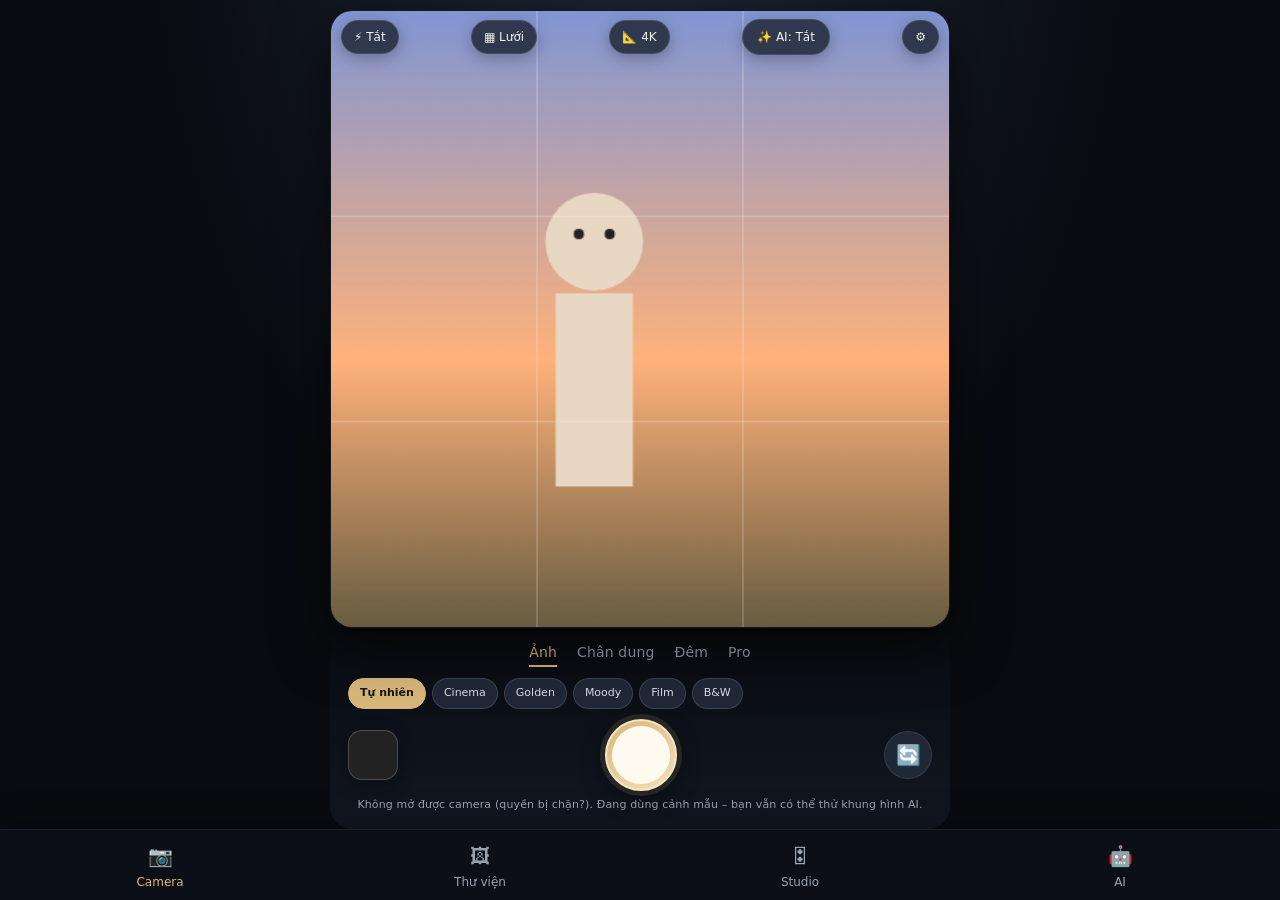
==== index-single.html @ 358d9f0f "Rename index.html to index-single.html" ====
<!DOCTYPE html>
<html lang="vi"><head><meta charset="utf-8">
<meta name="viewport" content="width=device-width, initial-scale=1, maximum-scale=1, user-scalable=no, viewport-fit=cover">
<title>AI Photo Studio</title>
<link rel="stylesheet" href="style.css">
</head><body>

<!-- ===== CAMERA ===== -->
<section class="tab on" id="t-cam">
<div class="vf" id="vf">
 <canvas class="demo" id="demo" width="480" height="640"></canvas>
 <video id="vid" playsinline muted style="display:none"></video>
 <canvas id="ov"></canvas><div class="focus-ring" id="focusRing" aria-hidden="true"></div>
 <div class="top"><button class="pill" id="bFlash">⚡ Tắt</button><button class="pill" id="bGrid">▦ Lưới</button><button class="pill" id="bRes">📐 4K</button><button class="pill" id="bAI">✨ AI: Tắt</button><button class="pill" id="bSettings" aria-label="Cài đặt">⚙</button></div>
 <div class="sug" id="sug" style="display:none"></div><div class="sugbtn" id="sugBtn" style="display:none"></div>
 <div class="scene" id="scene"><span id="sceneTxt">Đang nhận diện cảnh…</span><button id="sceneGo" style="display:none"></button><button id="sceneAsk" title="Nhận diện chi tiết bằng Gemini (gửi 1 khung hình)">🔍 Hỏi AI</button><button id="sceneNo" style="display:none">✕</button></div>
 <div class="lens" id="lens"></div>
</div>
<div class="pro" id="pro">
 <div class="pro-head"><span>ĐIỀU KHIỂN THỦ CÔNG</span><span id="proSupport" class="note">Thông số thiết bị</span></div>
 <div class="pro-values">
  <button class="pro-param on" data-pro="ev"><small>EV</small><b id="pvEV">0.0</b></button>
  <button class="pro-param" data-pro="iso"><small>ISO</small><b id="pvISO">100</b></button>
  <button class="pro-param" data-pro="shutter"><small>S / SHUTTER</small><b id="pvShutter">Auto</b></button>
  <button class="pro-param" data-pro="wb"><small>WB</small><b id="pvWB">5500K</b></button>
  <button class="pro-param" data-pro="focus"><small>FOCUS</small><b id="pvFocus">AF</b></button>
  <button class="pro-param" data-pro="ct"><small>CONTRAST</small><b id="pvCT">0</b></button>
 </div>
 <div class="pro-adjust" id="proAdjust"><div class="pro-adjust-title"><b id="proLabel">Bù phơi sáng (EV)</b><output id="proValue">0.0</output></div>
  <div class="sl"><input type="range" id="pEV" min="-3" max="3" step=".1" value="0"><output id="oEV">0.0</output></div>
  <div class="sl" hidden><input type="range" id="pISO" min="100" max="3200" step="100" value="100"><output id="oISO">100</output></div>
  <div class="sl" hidden><input type="range" id="pWB" min="2500" max="8000" step="100" value="5500"><output id="oWB">5500</output></div>
  <div class="sl" hidden><input type="range" id="pCT" min="-50" max="50" value="0"><output id="oCT">0</output></div>
  <div class="pro-hint" id="proHint">Chạm thông số phía trên để chọn thông số cần điều chỉnh.</div>
 </div>
 <canvas id="hist" width="300" height="42"></canvas>
</div>
<div class="ctrl">
 <div class="modes" id="modes"><b data-m="photo" class="on">Ảnh</b><b data-m="portrait">Chân dung</b><b data-m="night">Đêm</b><b data-m="pro">Pro</b></div>
 <div class="look-row" id="lookRow" aria-label="Hiệu ứng chụp">
  <button class="look-chip on" data-look="natural">Tự nhiên</button><button class="look-chip" data-look="cinema">Cinema</button><button class="look-chip" data-look="warm">Golden</button><button class="look-chip" data-look="moody">Moody</button><button class="look-chip" data-look="vintage">Film</button><button class="look-chip" data-look="mono">B&W</button>
 </div>
 <div class="shutrow"><div class="thumb" id="thumb"></div><button class="shut" id="shut"><i></i></button><button class="flip" id="flip">🔄</button></div>
 <div class="note" id="camNote" style="text-align:center;margin-top:6px"></div>
</div>
</section>

<!-- ===== THƯ VIỆN ===== -->
<section class="tab" id="t-gal">
<div class="gh"><h2>Thư viện</h2><button class="gb" id="bSelect">Chọn</button><button class="gb" id="bGenNew">✨ Tạo ảnh</button><button class="gb" id="bImp">⬆ Nhập</button><button class="gb" id="bExp">⬇ Xuất</button><input type="file" id="fImp" accept="image/*" multiple hidden></div>
<div class="gal-tools"><div class="gal-filters" id="galFilters"><button class="chip on" data-filter="all">Tất cả</button><button class="chip" data-filter="fav">♥ Yêu thích</button><button class="chip" data-filter="ai">✦ Ảnh AI</button></div><div class="gal-selection" id="galSelection" hidden><span id="selCount">0 đã chọn</span><button class="btn" id="selFav">♥ Yêu thích</button><button class="btn" id="selDelete">Xóa</button><button class="btn" id="selCancel">Hủy</button></div></div>
<div class="gsearch"><input type="search" id="gQ" placeholder="Tìm theo thẻ, cảnh, mô tả…"></div><div class="chips" id="gTags" style="display:none"></div>
<div id="galBody"></div>
</section>
<div class="viewer" id="imgViewer" aria-hidden="true">
 <button class="vclose" id="vClose" aria-label="Đóng">×</button>
 <img id="vImg" alt="Ảnh xem trước">
 <div class="vbar"><button class="btn" id="vPrev" aria-label="Ảnh trước">‹</button><span class="note" id="vInfo">Xem ảnh</span><button class="btn" id="vFav">♡</button><button class="btn" id="vNext" aria-label="Ảnh tiếp">›</button><button class="btn p" id="vEdit">✎ Chỉnh sửa</button></div>
</div>

<!-- ===== STUDIO ===== -->
<section class="tab" id="t-stu">
<div class="st">
 <div class="cv" id="cvbox"><div class="empty" id="stEmpty">Chọn ảnh từ Thư viện để bắt đầu hậu kỳ.<br>Ảnh gốc luôn được bảo toàn.</div>
 <div class="stk" id="stk" style="display:none"><canvas id="cvA"></canvas><canvas id="cvO" style="display:none"></canvas><span class="tag" id="tagA" style="right:8px">Sau</span><span class="tag" id="tagB" style="left:8px;display:none">Trước</span></div></div>
 <div class="pnl" id="pnl">
  <div class="rw"><button class="btn p" id="sAuto">✨ Tự chỉnh AI</button><button class="btn" id="sCmp">◐ So sánh</button><button class="btn" id="sRst">↺ Gốc</button><button class="btn" id="sUndo" title="Hoàn tác" disabled>↶</button><button class="btn" id="sRedo" title="Làm lại" disabled>↷</button></div>
  <input type="range" id="cmpR" min="0" max="100" value="50" style="display:none">
  <h4>Phong cách AI</h4>
  <div class="chips" id="presets"></div>
  <div class="sl"><span>Cường độ</span><input type="range" id="pK" min="0" max="100" value="70"><output id="oK">70</output></div>
  <h4>Ánh sáng</h4><div id="slL"></div><h4>Màu sắc</h4><div id="slC"></div><h4>Chi tiết</h4><div id="slD"></div>
  <h4>Bố cục</h4>
  <div class="rw"><button class="btn" id="cAI">✂ Cắt khung AI</button><button class="btn" id="cRst">⛶ Bỏ cắt</button></div>
  <h4>Trợ lý AI (Gemini)</h4>
  <textarea id="gPr" rows="2" placeholder="VD: làm ấm ánh hoàng hôn, xoá người ở nền…"></textarea>
  <div class="rw"><button class="btn" id="gAdj">AI gợi ý thông số</button><button class="btn" id="gAna">🔍 Phân tích ảnh</button></div>
  <div class="aiOut" id="aiOut" style="display:none"></div>
  <h4>Sáng tạo &amp; thay đổi nội dung</h4>
  <div class="chips" id="kinds"></div><div class="note" id="kHint"></div>
  <div class="rw"><button class="btn p" id="gGen">✦ Tạo ảnh AI</button><button class="btn" id="gCancel" style="display:none">Dừng</button></div>
  <div class="note" id="gMsg">Tính năng Gemini gửi ảnh (đã thu nhỏ) tới Google. Đồng ý gửi ảnh ở tab AI để dùng tính năng Gemini.</div>
  <div class="rw" style="margin-top:14px"><button class="btn p" id="sSave">💾 Lưu bản chỉnh</button><button class="btn" id="sDl">⬇ Tải JPG</button></div>
 </div>
</div></section>

<!-- ===== TRUNG TÂM AI ===== -->
<section class="tab" id="t-ai"><div class="aipage">
 <h2>Trung tâm AI</h2>
 <div class="card"><h3>Kết nối AI Camera Pro</h3>
  <div class="note">Gemini được kết nối qua máy chủ bảo mật. Bạn không cần nhập API key hay đăng nhập tài khoản.</div>
  <label class="chk"><input type="checkbox" id="gOk"> Tôi đồng ý gửi ảnh (đã thu nhỏ) và mô tả tới Google Gemini khi tự bấm một tính năng AI đám mây</label>
  <div id="cf-turnstile" style="margin:12px 0"></div>
  <div class="two"><input type="text" id="mTxt" placeholder="Model phân tích"><input type="text" id="mImg" placeholder="Model tạo ảnh"></div>
  <div class="rw"><button class="btn" id="gTest">Kiểm tra kết nối</button></div>
  <div class="note" id="gStat">Chưa cấu hình máy chủ. Hãy hoàn tất các bước trong hướng dẫn đi kèm.</div>
 </div>
 <div class="card"><h3>Chạy ngay trên máy (không gửi ảnh)</h3><ul id="aiCaps"></ul></div>
 <div class="card"><h3>Tự động hoá (gửi ảnh tới Gemini)</h3>
  <label class="chk"><input type="checkbox" id="tAuto"> Tự phân tích và gắn thẻ ảnh vừa chụp</label>
  <div class="rw"><button class="btn" id="bBatch">Gắn thẻ ảnh chưa phân tích</button><button class="btn" id="bBatchX" style="display:none">Dừng</button></div>
  <div class="note" id="batchSt"></div></div>
 <div class="card"><h3>Tạo ảnh từ mô tả</h3>
  <textarea id="tiPr" rows="3" placeholder="VD: một chú mèo cam ngồi bên cửa sổ, ánh nắng sớm"></textarea>
  <select id="tiAr"><option>1:1</option><option>4:3</option><option>3:4</option><option>16:9</option><option>9:16</option></select>
  <div class="rw"><button class="btn p" id="tiGo">✦ Tạo ảnh</button><button class="btn" id="tiX" style="display:none">Dừng</button></div>
  <div class="note" id="tiSt">Ảnh AI thường có kích thước khoảng 1K và được gắn nhãn ✦ AI trong Thư viện.</div></div>
 <div class="card"><h3>Nhật ký AI</h3><div class="note" id="aiLog">Chưa có hoạt động.</div></div>
</div></section>
<div class="viewer" id="aiRes" aria-hidden="true">
 <button class="vclose" id="rClose" aria-label="Đóng">×</button>
 <img id="rImg" alt="Kết quả AI"><div class="note" id="rNote" style="max-width:560px;margin-top:8px;text-align:center"></div>
 <div class="vbar"><button class="btn" id="rCmp">◐ Xem ảnh gốc</button><span style="flex:1"></span><button class="btn" id="rOpen">Mở Studio</button><button class="btn p" id="rSave">💾 Lưu vào Thư viện</button></div>
</div>

<div class="settings-overlay" id="camSettings" aria-hidden="true">
 <div class="settings-panel">
  <div class="settings-head"><b>Cài đặt Camera</b><button class="btn" id="settingsClose">Đóng</button></div>
  <h4>Chụp ảnh</h4>
  <label class="setting-row"><span>Hẹn giờ chụp</span><select id="captureTimer"><option value="0">Tắt</option><option value="3">3 giây</option><option value="5">5 giây</option><option value="10">10 giây</option></select></label>
  <label class="setting-row"><span>Chất lượng JPEG</span><select id="captureQuality"><option value="0.88">Tiết kiệm dung lượng</option><option value="0.95" selected>Cao</option><option value="0.99">Tối đa</option></select></label>
  <label class="setting-row"><span>Khung ảnh</span><select id="captureFrame"><option value="none">Không khung</option><option value="classic">Classic</option><option value="film">Film</option><option value="clean">Minimal</option></select></label>
  <label class="setting-row"><span>Ghi thông tin ảnh</span><input type="checkbox" id="captureStamp"></label>
  <h4>Định dạng &amp; điều khiển</h4>
  <div class="setting-row"><span>RAW / DNG</span><span class="setting-disabled">Chưa hỗ trợ trên Web</span></div>
  <div class="setting-note">RAW thật cần API Camera2/CameraX trong APK Android. Website hiện chỉ có thể lưu JPEG chất lượng cao; không giả lập RAW.</div>
  <div class="setting-row"><span>Giơ bàn tay để chụp</span><span class="setting-disabled">Cần AI nhận diện bàn tay</span></div>
  <div class="setting-row"><span>Nút âm lượng để chụp</span><span class="setting-disabled">Cần tích hợp native Android</span></div>
  <div class="setting-note">Hai tính năng này được để trong thiết kế cài đặt, nhưng chưa bật giả vì trình duyệt không có quyền ổn định để nhận diện cử chỉ bàn tay hoặc chiếm phím âm lượng.</div>
  <h4>Giao diện</h4>
  <label class="setting-row"><span>Giao diện</span><select id="uiTheme"><option value="dark">Tối</option><option value="light">Sáng</option></select></label>
  <div class="setting-note">Chọn khung ảnh và ghi thông tin sẽ được áp dụng lên file ảnh khi chụp; ảnh gốc cảm biến vẫn không phải RAW.</div>
 </div>
</div>

<nav><button class="on" data-t="cam"><i>📷</i>Camera</button><button data-t="gal"><i>🖼</i>Thư viện</button><button data-t="stu"><i>🎛</i>Studio</button><button data-t="ai"><i>🤖</i>AI</button></nav>

<!-- Thứ tự quan trọng: ai-engine.js (khai báo) trước, app.js (khởi động) sau -->
<script src="ai-engine.js"></script>
<script src="app.js"></script>
<script src="https://challenges.cloudflare.com/turnstile/v0/api.js?onload=onAiTurnstileLoad" async defer></script>
</body></html>
---- style.css ----
:root{color-scheme:dark;--bg:#090b10;--cd:#151923;--ln:#29303d;--tx:#f4f2ed;--mu:#9ba3b2;--ac:#d8b77a;--gn:#8fc9aa;--glass:#111722;box-sizing:border-box;padding-top:env(safe-area-inset-top,0px)}
*{box-sizing:border-box;-webkit-tap-highlight-color:transparent}
html,body{height:100%;margin:0}
body{background:radial-gradient(ellipse at 50% -20%,#202a3b 0%,var(--bg) 55%);color:var(--tx);font:14px/1.5 system-ui,-apple-system,"Segoe UI",Roboto,sans-serif;display:flex;flex-direction:column;letter-spacing:.01em}
.tab{display:none;flex:1;min-height:0;overflow:auto}.tab.on{display:flex;flex-direction:column}
nav{display:flex;border-top:1px solid #ffffff12;background:#0d1119ed;backdrop-filter:blur(18px);padding-bottom:env(safe-area-inset-bottom,0px);box-shadow:0 -10px 30px #0003}
nav button{flex:1;background:none;border:0;color:var(--mu);padding:10px 0;font:inherit;font-size:12px}
nav button.on{color:var(--ac)}nav i{display:block;font-style:normal;font-size:20px;margin-bottom:2px}nav button{padding:11px 0 9px}
button,select{font:inherit;color:var(--tx);cursor:pointer}
/* CAMERA */
.vf{position:relative;flex:1;min-height:300px;background:#05070b;overflow:hidden;max-width:620px;width:100%;margin:10px auto 0;border:1px solid #ffffff12;border-radius:22px;box-shadow:0 18px 55px #0008;touch-action:none;overscroll-behavior:contain;user-select:none;-webkit-user-select:none}
.vf video,.vf canvas.fx,.vf canvas.demo{transform-origin:0 0;position:absolute;inset:0;width:100%;height:100%;object-fit:cover;transition:transform .25s}
#ov{position:absolute;inset:0;width:100%;height:100%;pointer-events:none}
.focus-ring{position:absolute;width:54px;height:54px;border:1.5px solid #f2d69b;border-radius:50%;z-index:4;pointer-events:none;display:none;transform:translate(-50%,-50%);filter:drop-shadow(0 2px 5px #000);animation:focusPulse .75s ease-out}
.focus-ring:before,.focus-ring:after{content:"";position:absolute;background:#f2d69b}
.focus-ring:before{width:1px;height:12px;left:50%;top:-7px}.focus-ring:after{height:1px;width:12px;top:50%;left:-7px}
@keyframes focusPulse{0%{opacity:.4;scale:.78}35%{opacity:1;scale:1.08}100%{opacity:.9;scale:1}}
@media (pointer:fine){.focus-ring{border-radius:10px}}
.top{position:absolute;top:8px;left:10px;right:10px;display:flex;justify-content:space-between;align-items:center;z-index:3}
.pill{background:#111722bd;border:1px solid #ffffff1b;border-radius:20px;padding:7px 12px;font-size:12px;backdrop-filter:blur(14px);box-shadow:0 4px 16px #0004}
.sug{position:absolute;left:50%;top:52px;transform:translateX(-50%);background:#d8b77ae8;color:#17130b;font-weight:700;border-radius:20px;padding:7px 15px;font-size:12px;z-index:3;white-space:nowrap;transition:.2s;box-shadow:0 5px 20px #0005}
.sug.ok{background:#34d399cc}
.sugbtn{position:absolute;left:50%;top:84px;transform:translateX(-50%);display:flex;gap:8px;z-index:3}
.sugbtn button{border:0;border-radius:18px;padding:8px 18px;font-weight:700;font-size:13px;background:#34d399;color:#04210f}
.sugbtn button.no{background:#000a;color:#fff;font-weight:500;backdrop-filter:blur(8px)}
.lens{position:absolute;left:0;right:0;bottom:8px;display:flex;justify-content:center;gap:8px;z-index:3}
.lens button{width:38px;height:38px;border-radius:50%;background:#0009;border:1px solid #fff3;font-size:12px}
.lens button.on{color:var(--ac);border-color:var(--ac);transform:scale(1.12)}
.ctrl{max-width:620px;width:100%;margin:0 auto;background:linear-gradient(180deg,#090b10,#111722);padding:12px 18px 16px;border-radius:0 0 22px 22px}
.modes{display:flex;justify-content:center;gap:20px;color:var(--mu);margin-bottom:8px}
.modes b{font-weight:500;cursor:pointer;padding:2px 0}.modes b.on{color:var(--ac);border-bottom:2px solid var(--ac)}
.shutrow{display:flex;align-items:center;justify-content:space-between}
.thumb{width:50px;height:50px;border-radius:14px;background:#222 center/cover;border:1px solid #ffffff30;box-shadow:0 5px 18px #0005}
.shut{width:72px;height:72px;border-radius:50%;border:2px solid #f4e6c8;background:linear-gradient(145deg,#d8b77a,#f3e1b8);padding:5px;box-shadow:0 0 0 5px #d8b77a22,0 8px 25px #0007}.shut i{display:block;width:100%;height:100%;border-radius:50%;background:#fffaf0}.shut:active i{transform:scale(.88)}
.flip{width:48px;height:48px;border-radius:50%;background:#202735;border:1px solid #ffffff18;font-size:20px}
.pro{display:none;background:#000;border-top:1px solid var(--ln);padding:8px 14px;max-width:560px;margin:0 auto;width:100%}.pro.on{display:block}
.pro .sl{display:grid;grid-template-columns:62px 1fr 56px;gap:8px;align-items:center;font:11px ui-monospace,monospace;color:var(--mu);margin:3px 0}
.pro .sl output{color:var(--gn);text-align:right}
#hist{width:100%;height:42px;background:#0a0a0c;border:1px solid var(--ln);border-radius:6px;margin-bottom:4px}
input[type=range]{width:100%;accent-color:var(--ac)}
/* GALLERY */
.gh{padding:16px 16px;display:flex;gap:8px;align-items:center;position:sticky;top:0;background:#0b0f17ed;backdrop-filter:blur(16px);z-index:2;border-bottom:1px solid #ffffff10}
.gh h2{margin:0;font-size:21px;flex:1;font-weight:650;letter-spacing:-.03em}
.gb{background:#1a2230;border:1px solid #ffffff16;border-radius:20px;padding:7px 12px;font-size:12px;color:#e9e3d7}
.day{padding:14px 16px 7px;color:var(--ac);font-size:12px;font-weight:650;letter-spacing:.04em}
.grid{display:grid;grid-template-columns:repeat(auto-fill,minmax(110px,1fr));gap:5px;padding:0 8px 10px}
.grid div{aspect-ratio:1;background:#222 center/cover;position:relative;cursor:pointer;border-radius:9px;overflow:hidden;box-shadow:0 4px 14px #0004}
.grid span{position:absolute;right:4px;bottom:4px;font-size:10px;background:#0009;border-radius:4px;padding:1px 4px}
.empty{padding:60px 20px;text-align:center;color:var(--mu)}
.viewer{position:fixed;inset:0;background:#050506f5;z-index:20;display:none;flex-direction:column;align-items:center;justify-content:center;padding:18px}
.viewer.on{display:flex}
.viewer img{max-width:100%;max-height:calc(100% - 110px);object-fit:contain}
.viewer .vbar{width:min(100%,560px);display:flex;align-items:center;justify-content:space-between;gap:10px;margin-top:14px}
.viewer .vbar .btn{padding:10px 16px}
.viewer .vclose{position:absolute;top:calc(12px + env(safe-area-inset-top,0px));right:14px;border:0;border-radius:50%;width:40px;height:40px;background:#25262b;color:white;font-size:22px}
/* STUDIO */
.st{display:grid;grid-template-columns:minmax(0,1fr) 300px;flex:1;min-height:0}
@media(max-width:780px){.st{grid-template-columns:1fr;grid-template-rows:minmax(220px,40%) minmax(0,1fr)}.pnl{border-left:0;border-top:1px solid #ffffff14;padding:13px 14px 24px}.cv{min-height:220px}.pnl .rw:first-child{position:sticky;top:-13px;z-index:4;background:#151b27ed;padding:7px 0 10px;margin-top:-7px;backdrop-filter:blur(12px)}.pnl .sl{grid-template-columns:76px 1fr 36px;margin:7px 0}.pnl input[type=range]{min-height:26px}.tag{top:10px}}
.cv{position:relative;background:#050506;display:grid;place-items:center;overflow:hidden;min-height:0}
.cv .stk{position:relative;max-width:100%;max-height:100%}
.cv canvas{display:block;max-width:100%;max-height:100%}
#cvO{position:absolute;inset:0;width:100%;height:100%}
.tag{position:absolute;top:8px;background:#000a;border-radius:4px;padding:2px 8px;font-size:11px}
.pnl{background:linear-gradient(180deg,#151b27,#10151e);border-left:1px solid #ffffff12;overflow:auto;padding:16px 15px}
.pnl h4{margin:17px 0 7px;font-size:10px;letter-spacing:.15em;color:var(--ac);text-transform:uppercase}
.pnl .sl{display:grid;grid-template-columns:78px 1fr 34px;gap:6px;align-items:center;font-size:12px;color:#c5c7cf;margin:2px 0}
.pnl .sl output{text-align:right;color:var(--ac);font-size:11px}
.pnl input[type=range]{accent-color:#8ab4ff}
.btn{background:#202838;border:1px solid #ffffff18;border-radius:11px;padding:9px 12px;font-size:12px;color:#eee9df;transition:.18s}.btn.p{background:linear-gradient(135deg,#d8b77a,#f0d8a8);color:#1c170d;border-color:#e6c98f;font-weight:750;box-shadow:0 5px 16px #d8b77a22}
.rw{display:flex;gap:6px;flex-wrap:wrap;margin:6px 0}
.pnl input[type=text],.pnl input[type=password],.pnl textarea{width:100%;background:#0b1019;border:1px solid #ffffff1c;border-radius:11px;color:var(--tx);padding:10px;font:inherit;font-size:12px;margin:4px 0}
.note{font-size:11px;color:var(--mu)}
.vf video,.vf canvas.demo{transition:none;transform-origin:0 0;will-change:transform}
.pill.on{background:var(--ac);color:#190a00;font-weight:700}
#bAI{padding:8px 14px}
@media(orientation:landscape) and (max-height:620px){
#t-cam.on{flex-direction:row}.vf{max-width:none;margin:0}
.top{flex-direction:column;align-items:flex-start;right:auto;gap:8px}.sug{top:8px}.sugbtn{top:44px}
.lens{left:auto;right:10px;top:0;bottom:0;flex-direction:column-reverse;justify-content:center}
.ctrl{max-width:none;width:150px;margin:0;display:flex;flex-direction:column;justify-content:center;gap:12px;padding:8px}
.modes{flex-direction:column;align-items:center;gap:10px;margin:0}.shutrow{flex-direction:column;gap:14px}
.pro{max-width:230px;margin:0;border-top:0;border-left:1px solid var(--ln);order:2;overflow:auto}
}

/* Studio controls: compact rows; expand only the selected adjustment */
.pnl .sl{grid-template-columns:1fr 42px;gap:7px;padding:6px 8px;background:#0e141e;border:1px solid #ffffff0c;border-radius:9px;margin:5px 0}
.pnl .sl>span{grid-column:1;grid-row:1;font-weight:550}.pnl .sl>output{grid-column:2;grid-row:1}.pnl .sl>input{grid-column:1 / -1;grid-row:2;display:none;margin:2px 0 0}
.pnl .sl.open>input{display:block}.pnl .sl:not(.open)>input{display:none}

/* ===== AI ===== */
.btn:disabled{opacity:.4;cursor:default}
.chips{display:flex;gap:6px;overflow-x:auto;padding:2px 0 6px;scrollbar-width:none}.chips::-webkit-scrollbar{display:none}
.chip{flex:none;border:1px solid #ffffff1c;background:#202838;color:#eee9df;border-radius:16px;padding:6px 12px;font-size:12px}.chip.on{background:var(--ac);color:#1c170d;font-weight:700;border-color:var(--ac)}.chip small{opacity:.6}
.sugbtn{width:max-content;max-width:94%}.sugbtn button{white-space:nowrap}
.scene{position:absolute;left:50%;bottom:54px;transform:translateX(-50%);width:max-content;max-width:92%;display:none;align-items:center;gap:6px;background:#111722d9;border:1px solid #ffffff1b;border-radius:18px;padding:5px 6px 5px 12px;font-size:12px;z-index:3;backdrop-filter:blur(14px);box-shadow:0 4px 16px #0004}
.scene button{border:0;border-radius:14px;padding:5px 10px;font-size:12px;background:#202838;color:#eee9df;flex:none}.scene #sceneGo{background:var(--ac);color:#1c170d;font-weight:700}
.gsearch{padding:10px 14px 0}.gsearch input{width:100%;background:#0b1019;border:1px solid #ffffff1c;border-radius:20px;color:var(--tx);padding:9px 14px;font:inherit;font-size:13px}
#gTags{padding:8px 14px 0}
.grid span.ai{left:4px;top:4px;right:auto;bottom:auto;background:#d8b77aee;color:#1c170d;font-weight:700}
.aiOut{background:#0b1019;border:1px solid #ffffff14;border-radius:12px;padding:10px;font-size:12px;margin:6px 0}
.tags{display:flex;flex-wrap:wrap;gap:5px;margin:6px 0}.tags span{background:#202838;border-radius:12px;padding:2px 9px;font-size:11px;color:var(--ac)}
.aipage{max-width:640px;width:100%;margin:0 auto;padding:16px 14px 28px}
.aipage h2{margin:4px 0 12px;font-size:21px;font-weight:650;letter-spacing:-.03em}
.card{background:linear-gradient(180deg,#151b27,#10151e);border:1px solid #ffffff12;border-radius:16px;padding:14px;margin-bottom:12px}
.card h3{margin:0 0 8px;font-size:11px;letter-spacing:.14em;color:var(--ac);text-transform:uppercase}
.aipage input[type=text],.aipage input[type=password],.aipage textarea,.aipage select{width:100%;background:#0b1019;border:1px solid #ffffff1c;border-radius:11px;color:var(--tx);padding:10px;font:inherit;font-size:13px;margin:4px 0}
.chk{display:flex;gap:8px;align-items:flex-start;font-size:12px;color:#c5c7cf;margin:6px 0}.chk input{margin-top:3px}
.two{display:grid;grid-template-columns:1fr 1fr;gap:8px}
.aipage ul{margin:4px 0;padding-left:18px;list-style:none}.aipage li{font-size:12px;color:#c5c7cf;margin:3px 0;margin-left:-18px}

/* Pro controls */
.pro{max-width:620px;padding:10px 14px 12px;background:linear-gradient(180deg,#080b10,#111722)}
.pro-head{display:flex;justify-content:space-between;align-items:center;font-size:10px;letter-spacing:.13em;color:var(--ac);margin-bottom:8px}
.pro-values{display:grid;grid-template-columns:repeat(3,minmax(0,1fr));gap:6px}
.pro-param{display:flex;align-items:center;justify-content:space-between;gap:5px;background:#171e29;border:1px solid #ffffff16;border-radius:10px;padding:8px 10px;text-align:left;min-width:0}
.pro-param small{font-size:10px;color:var(--mu)}.pro-param b{font:600 13px ui-monospace,monospace;color:#f0d8a8}
.pro-param.on{border-color:var(--ac);background:#29251d}
.pro-adjust{margin-top:8px;padding:9px 10px;background:#0d131d;border:1px solid #ffffff12;border-radius:12px}
.pro-adjust-title{display:flex;justify-content:space-between;align-items:center;font-size:12px;margin-bottom:4px}.pro-adjust-title output{color:var(--ac);font:600 13px ui-monospace,monospace}
.pro-adjust .sl{display:block;margin:0}.pro-adjust .sl[hidden]{display:none}.pro-adjust .sl input{width:100%;margin:4px 0}.pro-adjust .sl output{display:none}.pro-hint{font-size:10px;color:var(--mu);margin-top:3px}
#hist{height:32px;margin:7px 0 0}
.gal-tools{padding:8px 14px 2px}.gal-filters{display:flex;gap:6px;overflow:auto}.gal-selection{display:flex;align-items:center;gap:6px;flex-wrap:wrap;font-size:12px;color:var(--ac)}
.grid div.selected{outline:2px solid var(--ac);outline-offset:-2px}.grid div .selmark{position:absolute;left:5px;top:5px;background:var(--ac);color:#1c170d;border-radius:50%;width:22px;height:22px;display:grid;place-items:center;font-weight:800}
.viewer .vbar{flex-wrap:wrap;justify-content:center}.viewer .vbar #vInfo{flex:1 0 100%;text-align:center}.viewer .vbar .btn{padding:9px 12px}
@media(max-width:780px){.gh{flex-wrap:wrap}.gh h2{flex:1 0 100%}.gh .gb{flex:1}.pro{padding:8px 10px}.pro-values{grid-template-columns:repeat(3,minmax(0,1fr))}.pro-param{padding:8px}.viewer{padding:14px}.viewer .vbar{gap:5px}}
@media(orientation:landscape) and (max-height:620px){.pro{max-width:250px}.pro-values{grid-template-columns:repeat(2,minmax(0,1fr))}}

/* Camera upgrades: looks, settings, theme */
.look-row{display:flex;gap:6px;overflow-x:auto;padding:3px 0 10px;scrollbar-width:none}
.look-row::-webkit-scrollbar{display:none}
.look-chip{flex:none;border:1px solid #ffffff20;background:#202838;color:#d9dce3;border-radius:18px;padding:6px 11px;font-size:11px}
.look-chip.on{background:var(--ac);color:#1b160c;border-color:var(--ac);font-weight:700}
.settings-overlay{position:fixed;inset:0;z-index:40;background:#000b;display:none;align-items:flex-end;justify-content:center;padding:12px}
.settings-overlay.on{display:flex}
.settings-panel{width:min(100%,560px);max-height:88%;overflow:auto;background:#151b27;border:1px solid #ffffff24;border-radius:20px;padding:16px;box-shadow:0 18px 60px #0009}
.settings-head{display:flex;align-items:center;justify-content:space-between;font-size:17px;margin-bottom:12px}
.settings-panel h4{margin:15px 0 6px;color:var(--ac);font-size:10px;letter-spacing:.14em;text-transform:uppercase}
.setting-row{display:flex;align-items:center;justify-content:space-between;gap:12px;padding:10px 0;border-bottom:1px solid #ffffff12;font-size:13px}
.setting-row select{max-width:58%;background:#0b1019;border:1px solid #ffffff25;border-radius:9px;padding:8px;color:var(--tx)}
.setting-row input{width:18px;height:18px;accent-color:var(--ac)}
.setting-disabled{font-size:11px;color:#9ba3b2;text-align:right}
.setting-note{font-size:11px;color:#9ba3b2;padding:8px 0;line-height:1.5}
body[data-theme="light"]{--bg:#eef1f5;--cd:#fff;--ln:#d8dee8;--tx:#18202b;--mu:#657184;--glass:#e7ebf2;background:linear-gradient(180deg,#f8fafc,#e9edf3);color:var(--tx)}
body[data-theme="light"] nav{background:#ffffffed;border-color:#d8dee8}
body[data-theme="light"] .ctrl,body[data-theme="light"] .pnl,body[data-theme="light"] .card,body[data-theme="light"] .settings-panel{background:#fff;color:#18202b}
body[data-theme="light"] .gh{background:#ffffffed;border-color:#d8dee8}
body[data-theme="light"] .btn,body[data-theme="light"] .chip,body[data-theme="light"] .look-chip{background:#e8edf4;color:#18202b;border-color:#d5dce7}
body[data-theme="light"] .pro,body[data-theme="light"] .pro-adjust{background:#e9edf3;color:#18202b}
body[data-theme="light"] .pro-param{background:#fff;color:#18202b;border-color:#d5dce7}
body[data-theme="light"] .pro-param.on{background:#f7ecd5;border-color:#b28b45}
body[data-theme="light"] .pnl .sl,body[data-theme="light"] .aipage input,body[data-theme="light"] .aipage textarea,body[data-theme="light"] .aipage select{background:#f2f5f9;color:#18202b;border-color:#d5dce7}
body[data-theme="light"] .settings-panel .setting-row select{background:#f2f5f9;color:#18202b}
@media(max-width:780px){.look-row{padding-bottom:8px}.settings-overlay{padding:0}.settings-panel{border-radius:20px 20px 0 0;max-height:90%;padding-bottom:calc(16px + env(safe-area-inset-bottom,0px))}}
@media(orientation:landscape) and (max-height:620px){.look-row{max-width:620px;margin:auto}}
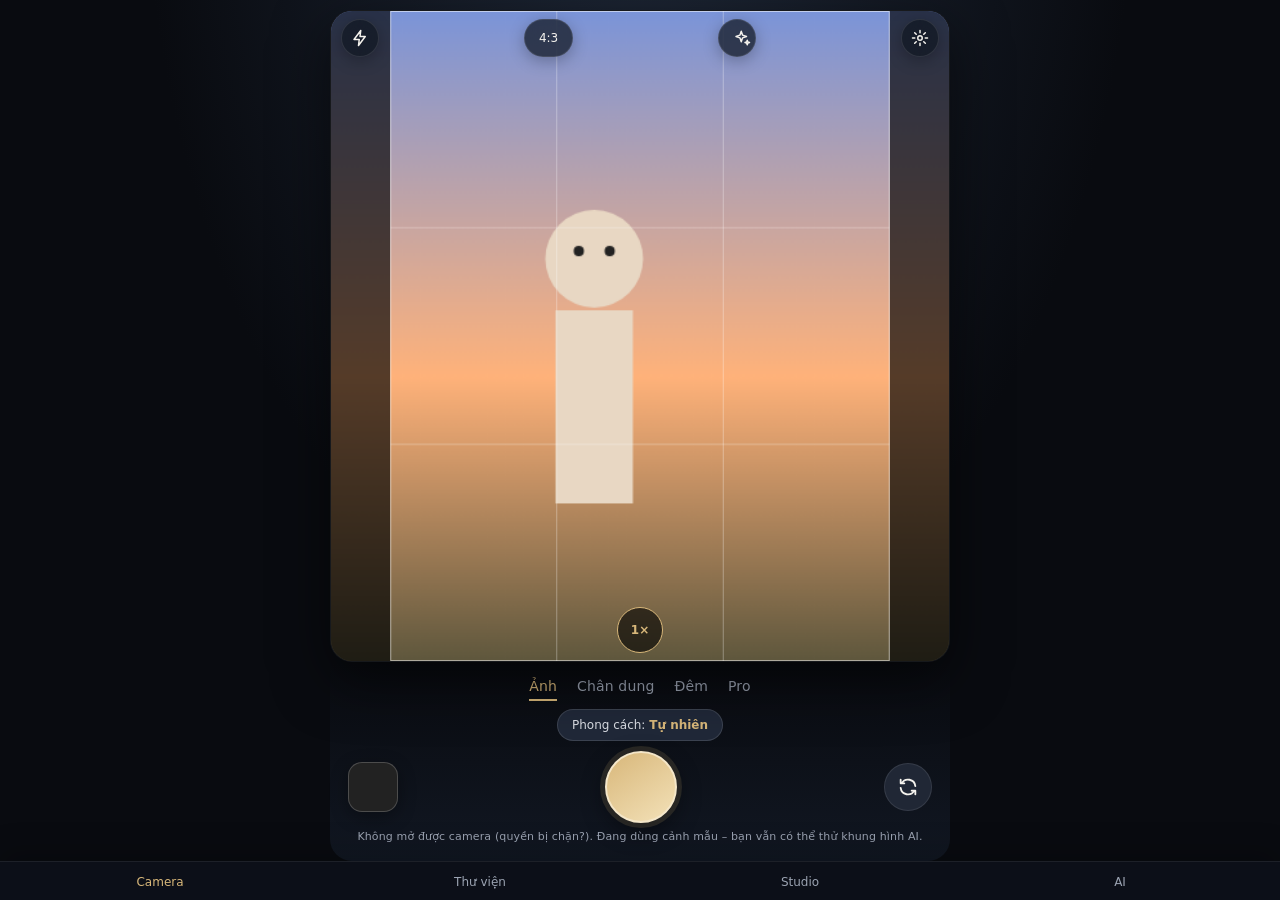
==== commit fdad3669: "Update index-single.html" ====
--- a/index-single.html
+++ b/index-single.html
@@ -2,7 +2,173 @@
 <html lang="vi"><head><meta charset="utf-8">
 <meta name="viewport" content="width=device-width, initial-scale=1, maximum-scale=1, user-scalable=no, viewport-fit=cover">
 <title>AI Photo Studio</title>
-<link rel="stylesheet" href="style.css">
+<style>
+:root{color-scheme:dark;--bg:#090b10;--cd:#151923;--ln:#29303d;--tx:#f4f2ed;--mu:#9ba3b2;--ac:#d8b77a;--gn:#8fc9aa;--glass:#111722;box-sizing:border-box;padding-top:env(safe-area-inset-top,0px)}
+*{box-sizing:border-box;-webkit-tap-highlight-color:transparent}
+html,body{height:100%;margin:0}
+body{background:radial-gradient(ellipse at 50% -20%,#202a3b 0%,var(--bg) 55%);color:var(--tx);font:14px/1.5 system-ui,-apple-system,"Segoe UI",Roboto,sans-serif;display:flex;flex-direction:column;letter-spacing:.01em}
+.tab{display:none;flex:1;min-height:0;overflow:auto}.tab.on{display:flex;flex-direction:column}
+nav{display:flex;border-top:1px solid #ffffff12;background:#0d1119ed;backdrop-filter:blur(18px);padding-bottom:env(safe-area-inset-bottom,0px);box-shadow:0 -10px 30px #0003}
+nav button{flex:1;background:none;border:0;color:var(--mu);padding:10px 0;font:inherit;font-size:12px}
+nav button.on{color:var(--ac)}nav i{display:block;font-style:normal;font-size:20px;margin-bottom:2px}nav button{padding:11px 0 9px}
+button,select{font:inherit;color:var(--tx);cursor:pointer}
+/* CAMERA */
+.vf{position:relative;flex:1;min-height:300px;background:#05070b;overflow:hidden;max-width:620px;width:100%;margin:10px auto 0;border:1px solid #ffffff12;border-radius:22px;box-shadow:0 18px 55px #0008;touch-action:none;overscroll-behavior:contain;user-select:none;-webkit-user-select:none}
+.vf video,.vf canvas.fx,.vf canvas.demo{transform-origin:0 0;position:absolute;inset:0;width:100%;height:100%;object-fit:cover;transition:transform .25s}
+#ov{position:absolute;inset:0;width:100%;height:100%;pointer-events:none}
+.focus-ring{position:absolute;width:54px;height:54px;border:1.5px solid #f2d69b;border-radius:50%;z-index:4;pointer-events:none;display:none;transform:translate(-50%,-50%);filter:drop-shadow(0 2px 5px #000);animation:focusPulse .75s ease-out}
+.focus-ring:before,.focus-ring:after{content:"";position:absolute;background:#f2d69b}
+.focus-ring:before{width:1px;height:12px;left:50%;top:-7px}.focus-ring:after{height:1px;width:12px;top:50%;left:-7px}
+@keyframes focusPulse{0%{opacity:.4;scale:.78}35%{opacity:1;scale:1.08}100%{opacity:.9;scale:1}}
+@media (pointer:fine){.focus-ring{border-radius:10px}}
+.top{position:absolute;top:8px;left:10px;right:10px;display:flex;justify-content:space-between;align-items:center;z-index:3}
+.pill{background:#111722bd;border:1px solid #ffffff1b;border-radius:20px;padding:7px 12px;font-size:12px;backdrop-filter:blur(14px);box-shadow:0 4px 16px #0004}
+.sug{position:absolute;left:50%;top:52px;transform:translateX(-50%);background:#d8b77ae8;color:#17130b;font-weight:700;border-radius:20px;padding:7px 15px;font-size:12px;z-index:3;white-space:nowrap;transition:.2s;box-shadow:0 5px 20px #0005}
+.sug.ok{background:#34d399cc}
+.sugbtn{position:absolute;left:50%;top:84px;transform:translateX(-50%);display:flex;gap:8px;z-index:3}
+.sugbtn button{border:0;border-radius:18px;padding:8px 18px;font-weight:700;font-size:13px;background:#34d399;color:#04210f}
+.sugbtn button.no{background:#000a;color:#fff;font-weight:500;backdrop-filter:blur(8px)}
+.lens{position:absolute;left:0;right:0;bottom:8px;display:flex;flex-direction:column;align-items:center;gap:8px;z-index:3}
+.lens-opts{display:none;gap:8px}.lens.open .lens-opts{display:flex}
+.lens .lens-main{width:46px;height:46px;color:var(--ac);border-color:var(--ac);font-weight:700}
+.lens button{width:38px;height:38px;border-radius:50%;background:#0009;border:1px solid #fff3;font-size:12px}
+.lens button.on{color:var(--ac);border-color:var(--ac);transform:scale(1.12)}
+.ctrl{max-width:620px;width:100%;margin:0 auto;background:linear-gradient(180deg,#090b10,#111722);padding:12px 18px 16px;border-radius:0 0 22px 22px}
+.modes{display:flex;justify-content:center;gap:20px;color:var(--mu);margin-bottom:8px}
+.modes b{font-weight:500;cursor:pointer;padding:2px 0}.modes b.on{color:var(--ac);border-bottom:2px solid var(--ac)}
+.shutrow{display:flex;align-items:center;justify-content:space-between}
+.thumb{width:50px;height:50px;border-radius:14px;background:#222 center/cover;border:1px solid #ffffff30;box-shadow:0 5px 18px #0005}
+.shut{width:72px;height:72px;border-radius:50%;border:2px solid #f4e6c8;background:linear-gradient(145deg,#d8b77a,#f3e1b8);padding:5px;box-shadow:0 0 0 5px #d8b77a22,0 8px 25px #0007}.shut i{display:block;width:100%;height:100%;border-radius:50%;background:#fffaf0}.shut:active i{transform:scale(.88)}
+.flip{width:48px;height:48px;border-radius:50%;background:#202735;border:1px solid #ffffff18;display:grid;place-items:center}
+.pro{display:none;background:#000;border-top:1px solid var(--ln);padding:8px 14px;max-width:560px;margin:0 auto;width:100%}.pro.on{display:block}
+.pro .sl{display:grid;grid-template-columns:62px 1fr 56px;gap:8px;align-items:center;font:11px ui-monospace,monospace;color:var(--mu);margin:3px 0}
+.pro .sl output{color:var(--gn);text-align:right}
+#hist{width:100%;height:42px;background:#0a0a0c;border:1px solid var(--ln);border-radius:6px;margin-bottom:4px}
+input[type=range]{width:100%;accent-color:var(--ac)}
+/* GALLERY */
+.gh{padding:16px 16px;display:flex;gap:8px;align-items:center;position:sticky;top:0;background:#0b0f17ed;backdrop-filter:blur(16px);z-index:2;border-bottom:1px solid #ffffff10}
+.gh h2{margin:0;font-size:21px;flex:1;font-weight:650;letter-spacing:-.03em}
+.gb{background:#1a2230;border:1px solid #ffffff16;border-radius:20px;padding:7px 12px;font-size:12px;color:#e9e3d7}
+.day{padding:14px 16px 7px;color:var(--ac);font-size:12px;font-weight:650;letter-spacing:.04em}
+.grid{display:grid;grid-template-columns:repeat(auto-fill,minmax(110px,1fr));gap:5px;padding:0 8px 10px}
+.grid div{aspect-ratio:1;background:#222 center/cover;position:relative;cursor:pointer;border-radius:9px;overflow:hidden;box-shadow:0 4px 14px #0004}
+.grid span{position:absolute;right:4px;bottom:4px;font-size:10px;background:#0009;border-radius:4px;padding:1px 4px}
+.empty{padding:60px 20px;text-align:center;color:var(--mu)}
+.viewer{position:fixed;inset:0;background:#050506f5;z-index:20;display:none;flex-direction:column;align-items:center;justify-content:center;padding:18px}
+.viewer.on{display:flex}
+.viewer img{max-width:100%;max-height:calc(100% - 110px);object-fit:contain}
+.viewer .vbar{width:min(100%,560px);display:flex;align-items:center;justify-content:space-between;gap:10px;margin-top:14px}
+.viewer .vbar .btn{padding:10px 16px}
+.viewer .vclose{position:absolute;top:calc(12px + env(safe-area-inset-top,0px));right:14px;border:0;border-radius:50%;width:40px;height:40px;background:#25262b;color:white;font-size:22px}
+/* STUDIO */
+.st{display:grid;grid-template-columns:minmax(0,1fr) 300px;flex:1;min-height:0}
+@media(max-width:780px){.st{grid-template-columns:1fr;grid-template-rows:minmax(220px,40%) minmax(0,1fr)}.pnl{border-left:0;border-top:1px solid #ffffff14;padding:13px 14px 24px}.cv{min-height:220px}.pnl .rw:first-child{position:sticky;top:-13px;z-index:4;background:#151b27ed;padding:7px 0 10px;margin-top:-7px;backdrop-filter:blur(12px)}.pnl .sl{grid-template-columns:76px 1fr 36px;margin:7px 0}.pnl input[type=range]{min-height:26px}.tag{top:10px}}
+.cv{position:relative;background:#050506;display:grid;place-items:center;overflow:hidden;min-height:0}
+.cv .stk{position:relative;max-width:100%;max-height:100%}
+.cv canvas{display:block;max-width:100%;max-height:100%}
+#cvO{position:absolute;inset:0;width:100%;height:100%}
+.tag{position:absolute;top:8px;background:#000a;border-radius:4px;padding:2px 8px;font-size:11px}
+.pnl{background:linear-gradient(180deg,#151b27,#10151e);border-left:1px solid #ffffff12;overflow:auto;padding:16px 15px}
+.pnl h4{margin:17px 0 7px;font-size:10px;letter-spacing:.15em;color:var(--ac);text-transform:uppercase}
+.pnl .sl{display:grid;grid-template-columns:78px 1fr 34px;gap:6px;align-items:center;font-size:12px;color:#c5c7cf;margin:2px 0}
+.pnl .sl output{text-align:right;color:var(--ac);font-size:11px}
+.pnl input[type=range]{accent-color:#8ab4ff}
+.btn{background:#202838;border:1px solid #ffffff18;border-radius:11px;padding:9px 12px;font-size:12px;color:#eee9df;transition:.18s}.btn.p{background:linear-gradient(135deg,#d8b77a,#f0d8a8);color:#1c170d;border-color:#e6c98f;font-weight:750;box-shadow:0 5px 16px #d8b77a22}
+.rw{display:flex;gap:6px;flex-wrap:wrap;margin:6px 0}
+.pnl input[type=text],.pnl input[type=password],.pnl textarea{width:100%;background:#0b1019;border:1px solid #ffffff1c;border-radius:11px;color:var(--tx);padding:10px;font:inherit;font-size:12px;margin:4px 0}
+.note{font-size:11px;color:var(--mu)}
+.vf video,.vf canvas.demo{transition:none;transform-origin:0 0;will-change:transform}
+.pill.on{background:var(--ac);color:#190a00;font-weight:700}
+#bAI{padding:8px 14px}
+@media(orientation:landscape) and (max-height:620px){
+#t-cam.on{flex-direction:row}.vf{max-width:none;margin:0}
+.top{flex-direction:column;align-items:flex-start;right:auto;gap:8px}.sug{top:8px}.sugbtn{top:44px}
+.lens{left:auto;right:10px;top:0;bottom:0;flex-direction:row;justify-content:center}.lens-opts{flex-direction:column}
+.ctrl{max-width:none;width:150px;margin:0;display:flex;flex-direction:column;justify-content:center;gap:12px;padding:8px}
+.modes{flex-direction:column;align-items:center;gap:10px;margin:0}.shutrow{flex-direction:column;gap:14px}
+.pro{max-width:230px;margin:0;border-top:0;border-left:1px solid var(--ln);order:2;overflow:auto}
+}
+
+/* Studio controls: compact rows; expand only the selected adjustment */
+.pnl .sl{grid-template-columns:1fr 42px;gap:7px;padding:6px 8px;background:#0e141e;border:1px solid #ffffff0c;border-radius:9px;margin:5px 0}
+.pnl .sl>span{grid-column:1;grid-row:1;font-weight:550}.pnl .sl>output{grid-column:2;grid-row:1}.pnl .sl>input{grid-column:1 / -1;grid-row:2;display:none;margin:2px 0 0}
+.pnl .sl.open>input{display:block}.pnl .sl:not(.open)>input{display:none}
+
+/* ===== AI ===== */
+.btn:disabled{opacity:.4;cursor:default}
+.chips{display:flex;gap:6px;overflow-x:auto;padding:2px 0 6px;scrollbar-width:none}.chips::-webkit-scrollbar{display:none}
+.chip{flex:none;border:1px solid #ffffff1c;background:#202838;color:#eee9df;border-radius:16px;padding:6px 12px;font-size:12px}.chip.on{background:var(--ac);color:#1c170d;font-weight:700;border-color:var(--ac)}.chip small{opacity:.6}
+.sugbtn{width:max-content;max-width:94%}.sugbtn button{white-space:nowrap}
+.scene{position:absolute;left:50%;bottom:54px;transform:translateX(-50%);width:max-content;max-width:92%;display:none;align-items:center;gap:6px;background:#111722d9;border:1px solid #ffffff1b;border-radius:18px;padding:5px 6px 5px 12px;font-size:12px;z-index:3;backdrop-filter:blur(14px);box-shadow:0 4px 16px #0004}
+.scene button{border:0;border-radius:14px;padding:5px 10px;font-size:12px;background:#202838;color:#eee9df;flex:none}.scene #sceneGo{background:var(--ac);color:#1c170d;font-weight:700}
+.gsearch{padding:10px 14px 0}.gsearch input{width:100%;background:#0b1019;border:1px solid #ffffff1c;border-radius:20px;color:var(--tx);padding:9px 14px;font:inherit;font-size:13px}
+#gTags{padding:8px 14px 0}
+.grid span.ai{left:4px;top:4px;right:auto;bottom:auto;background:#d8b77aee;color:#1c170d;font-weight:700}
+.aiOut{background:#0b1019;border:1px solid #ffffff14;border-radius:12px;padding:10px;font-size:12px;margin:6px 0}
+.tags{display:flex;flex-wrap:wrap;gap:5px;margin:6px 0}.tags span{background:#202838;border-radius:12px;padding:2px 9px;font-size:11px;color:var(--ac)}
+.aipage{max-width:640px;width:100%;margin:0 auto;padding:16px 14px 28px}
+.aipage h2{margin:4px 0 12px;font-size:21px;font-weight:650;letter-spacing:-.03em}
+.card{background:linear-gradient(180deg,#151b27,#10151e);border:1px solid #ffffff12;border-radius:16px;padding:14px;margin-bottom:12px}
+.card h3{margin:0 0 8px;font-size:11px;letter-spacing:.14em;color:var(--ac);text-transform:uppercase}
+.aipage input[type=text],.aipage input[type=password],.aipage textarea,.aipage select{width:100%;background:#0b1019;border:1px solid #ffffff1c;border-radius:11px;color:var(--tx);padding:10px;font:inherit;font-size:13px;margin:4px 0}
+.chk{display:flex;gap:8px;align-items:flex-start;font-size:12px;color:#c5c7cf;margin:6px 0}.chk input{margin-top:3px}
+.two{display:grid;grid-template-columns:1fr 1fr;gap:8px}
+.aipage ul{margin:4px 0;padding-left:18px;list-style:none}.aipage li{font-size:12px;color:#c5c7cf;margin:3px 0;margin-left:-18px}
+
+/* Pro controls */
+.pro{max-width:620px;padding:10px 14px 12px;background:linear-gradient(180deg,#080b10,#111722)}
+.pro-head{display:flex;justify-content:space-between;align-items:center;font-size:10px;letter-spacing:.13em;color:var(--ac);margin-bottom:8px}
+.pro-values{display:grid;grid-template-columns:repeat(3,minmax(0,1fr));gap:6px}
+.pro-param{display:flex;align-items:center;justify-content:space-between;gap:5px;background:#171e29;border:1px solid #ffffff16;border-radius:10px;padding:8px 10px;text-align:left;min-width:0}
+.pro-param small{font-size:10px;color:var(--mu)}.pro-param b{font:600 13px ui-monospace,monospace;color:#f0d8a8}
+.pro-param.on{border-color:var(--ac);background:#29251d}
+.pro-adjust{margin-top:8px;padding:9px 10px;background:#0d131d;border:1px solid #ffffff12;border-radius:12px}
+.pro-adjust-title{display:flex;justify-content:space-between;align-items:center;font-size:12px;margin-bottom:4px}.pro-adjust-title output{color:var(--ac);font:600 13px ui-monospace,monospace}
+.pro-adjust .sl{display:block;margin:0}.pro-adjust .sl[hidden]{display:none}.pro-adjust .sl input{width:100%;margin:4px 0}.pro-adjust .sl output{display:none}.pro-hint{font-size:10px;color:var(--mu);margin-top:3px}
+#hist{height:32px;margin:7px 0 0}
+.gal-tools{padding:8px 14px 2px}.gal-filters{display:flex;gap:6px;overflow:auto}.gal-selection{display:flex;align-items:center;gap:6px;flex-wrap:wrap;font-size:12px;color:var(--ac)}
+.grid div.selected{outline:2px solid var(--ac);outline-offset:-2px}.grid div .selmark{position:absolute;left:5px;top:5px;background:var(--ac);color:#1c170d;border-radius:50%;width:22px;height:22px;display:grid;place-items:center;font-weight:800}
+.viewer .vbar{flex-wrap:wrap;justify-content:center}.viewer .vbar #vInfo{flex:1 0 100%;text-align:center}.viewer .vbar .btn{padding:9px 12px}
+@media(max-width:780px){.gh{flex-wrap:wrap}.gh h2{flex:1 0 100%}.gh .gb{flex:1}.pro{padding:8px 10px}.pro-values{grid-template-columns:repeat(3,minmax(0,1fr))}.pro-param{padding:8px}.viewer{padding:14px}.viewer .vbar{gap:5px}}
+@media(orientation:landscape) and (max-height:620px){.pro{max-width:250px}.pro-values{grid-template-columns:repeat(2,minmax(0,1fr))}}
+
+/* Camera upgrades: looks, settings, theme */
+.look-row{display:flex;gap:6px;overflow-x:auto;padding:3px 0 10px;scrollbar-width:none}
+.look-row::-webkit-scrollbar{display:none}
+.look-chip{flex:none;border:1px solid #ffffff20;background:#202838;color:#d9dce3;border-radius:18px;padding:6px 11px;font-size:11px}
+.look-chip.on{background:var(--ac);color:#1b160c;border-color:var(--ac);font-weight:700}
+.settings-overlay{position:fixed;inset:0;z-index:40;background:#000b;display:none;align-items:flex-end;justify-content:center;padding:12px}
+.settings-overlay.on{display:flex}
+.settings-panel{width:min(100%,560px);max-height:88%;overflow:auto;background:#151b27;border:1px solid #ffffff24;border-radius:20px;padding:16px;box-shadow:0 18px 60px #0009}
+.settings-head{display:flex;align-items:center;justify-content:space-between;font-size:17px;margin-bottom:12px}
+.settings-panel h4{margin:15px 0 6px;color:var(--ac);font-size:10px;letter-spacing:.14em;text-transform:uppercase}
+.setting-row{display:flex;align-items:center;justify-content:space-between;gap:12px;padding:10px 0;border-bottom:1px solid #ffffff12;font-size:13px}
+.setting-row select{max-width:58%;background:#0b1019;border:1px solid #ffffff25;border-radius:9px;padding:8px;color:var(--tx)}
+.setting-row input{width:18px;height:18px;accent-color:var(--ac)}
+.setting-disabled{font-size:11px;color:#9ba3b2;text-align:right}
+.setting-note{font-size:11px;color:#9ba3b2;padding:8px 0;line-height:1.5}
+body[data-theme="light"]{--bg:#eef1f5;--cd:#fff;--ln:#d8dee8;--tx:#18202b;--mu:#657184;--glass:#e7ebf2;background:linear-gradient(180deg,#f8fafc,#e9edf3);color:var(--tx)}
+body[data-theme="light"] nav{background:#ffffffed;border-color:#d8dee8}
+body[data-theme="light"] .ctrl,body[data-theme="light"] .pnl,body[data-theme="light"] .card,body[data-theme="light"] .settings-panel{background:#fff;color:#18202b}
+body[data-theme="light"] .gh{background:#ffffffed;border-color:#d8dee8}
+body[data-theme="light"] .btn,body[data-theme="light"] .chip,body[data-theme="light"] .look-chip{background:#e8edf4;color:#18202b;border-color:#d5dce7}
+body[data-theme="light"] .pro,body[data-theme="light"] .pro-adjust{background:#e9edf3;color:#18202b}
+body[data-theme="light"] .pro-param{background:#fff;color:#18202b;border-color:#d5dce7}
+body[data-theme="light"] .pro-param.on{background:#f7ecd5;border-color:#b28b45}
+body[data-theme="light"] .pnl .sl,body[data-theme="light"] .aipage input,body[data-theme="light"] .aipage textarea,body[data-theme="light"] .aipage select{background:#f2f5f9;color:#18202b;border-color:#d5dce7}
+body[data-theme="light"] .settings-panel .setting-row select{background:#f2f5f9;color:#18202b}
+@media(max-width:780px){.look-row{padding-bottom:8px}.settings-overlay{padding:0}.settings-panel{border-radius:20px 20px 0 0;max-height:90%;padding-bottom:calc(16px + env(safe-area-inset-bottom,0px))}}
+@media(orientation:landscape) and (max-height:620px){.look-row{max-width:620px;margin:auto}}
+
+/* Thanh trên: nút biểu tượng, khung hình; phong cách; zoom */
+.top .pill{height:38px;display:grid;place-items:center;padding:0 14px;min-width:38px}
+.pill.ico{width:38px;padding:0}.pill svg{width:18px;height:18px}.pill.na{opacity:.4}
+.look-btn{display:block;margin:0 auto 10px;background:#202838;border:1px solid #ffffff20;border-radius:18px;padding:6px 14px;font-size:12px;color:#d9dce3}
+.look-btn b{color:var(--ac);font-weight:700}
+.look-grid{display:grid;grid-template-columns:repeat(3,1fr);gap:8px}.look-grid .look-chip{padding:12px 8px;font-size:13px}
+body[data-theme="light"] .look-btn{background:#e8edf4;color:#18202b;border-color:#d5dce7}
+
+</style>
 </head><body>
 
 <!-- ===== CAMERA ===== -->
@@ -11,10 +177,10 @@
  <canvas class="demo" id="demo" width="480" height="640"></canvas>
  <video id="vid" playsinline muted style="display:none"></video>
  <canvas id="ov"></canvas><div class="focus-ring" id="focusRing" aria-hidden="true"></div>
- <div class="top"><button class="pill" id="bFlash">⚡ Tắt</button><button class="pill" id="bGrid">▦ Lưới</button><button class="pill" id="bRes">📐 4K</button><button class="pill" id="bAI">✨ AI: Tắt</button><button class="pill" id="bSettings" aria-label="Cài đặt">⚙</button></div>
+ <div class="top"><button class="pill ico" id="bFlash" aria-label="Đèn flash" title="Đèn flash"><svg viewBox="0 0 24 24" fill="none" stroke="currentColor" stroke-width="2" stroke-linecap="round" stroke-linejoin="round"><path d="M13 2L4 14h7l-1 8 9-12h-7z"/></svg></button><button class="pill" id="bAspect" aria-label="Khung hình">4:3</button><button class="pill ico" id="bAI" aria-label="AI" title="AI"><svg viewBox="0 0 24 24" fill="none" stroke="currentColor" stroke-width="2" stroke-linecap="round" stroke-linejoin="round"><path d="M11 3l1.8 5.2L18 10l-5.2 1.8L11 17l-1.8-5.2L4 10l5.2-1.8z"/><path d="M19 15l.8 2.2L22 18l-2.2.8L19 21l-.8-2.2L16 18l2.2-.8z"/></svg></button><button class="pill ico" id="bSettings" aria-label="Cài đặt" title="Cài đặt"><svg viewBox="0 0 24 24" fill="none" stroke="currentColor" stroke-width="2" stroke-linecap="round" stroke-linejoin="round"><circle cx="12" cy="12" r="3"/><path d="M12 2v3M12 19v3M2 12h3M19 12h3M4.9 4.9L7 7M17 17l2.1 2.1M4.9 19.1L7 17M17 7l2.1-2.1"/></svg></button></div>
  <div class="sug" id="sug" style="display:none"></div><div class="sugbtn" id="sugBtn" style="display:none"></div>
- <div class="scene" id="scene"><span id="sceneTxt">Đang nhận diện cảnh…</span><button id="sceneGo" style="display:none"></button><button id="sceneAsk" title="Nhận diện chi tiết bằng Gemini (gửi 1 khung hình)">🔍 Hỏi AI</button><button id="sceneNo" style="display:none">✕</button></div>
- <div class="lens" id="lens"></div>
+ <div class="scene" id="scene"><span id="sceneTxt">Đang nhận diện cảnh…</span><button id="sceneGo" style="display:none"></button><button id="sceneAsk" title="Nhận diện chi tiết bằng Gemini (gửi 1 khung hình)">Hỏi AI</button><button id="sceneNo" style="display:none">✕</button></div>
+ <div class="lens" id="lens"><div class="lens-opts" id="lensOpts"></div><button class="lens-main" id="lensMain" aria-label="Zoom">1×</button></div>
 </div>
 <div class="pro" id="pro">
  <div class="pro-head"><span>ĐIỀU KHIỂN THỦ CÔNG</span><span id="proSupport" class="note">Thông số thiết bị</span></div>
@@ -37,25 +203,23 @@
 </div>
 <div class="ctrl">
  <div class="modes" id="modes"><b data-m="photo" class="on">Ảnh</b><b data-m="portrait">Chân dung</b><b data-m="night">Đêm</b><b data-m="pro">Pro</b></div>
- <div class="look-row" id="lookRow" aria-label="Hiệu ứng chụp">
-  <button class="look-chip on" data-look="natural">Tự nhiên</button><button class="look-chip" data-look="cinema">Cinema</button><button class="look-chip" data-look="warm">Golden</button><button class="look-chip" data-look="moody">Moody</button><button class="look-chip" data-look="vintage">Film</button><button class="look-chip" data-look="mono">B&W</button>
- </div>
- <div class="shutrow"><div class="thumb" id="thumb"></div><button class="shut" id="shut"><i></i></button><button class="flip" id="flip">🔄</button></div>
+ <button class="look-btn" id="bLook">Phong cách: <b id="lookName">Tự nhiên</b></button>
+ <div class="shutrow"><div class="thumb" id="thumb"></div><button class="shut" id="shut"></button><button class="flip" id="flip" aria-label="Đổi camera"><svg viewBox="0 0 24 24" fill="none" stroke="currentColor" stroke-width="2" stroke-linecap="round" stroke-linejoin="round" width="22" height="22"><path d="M20 11a8 8 0 0 0-14.9-3M4 4v4h4M4 13a8 8 0 0 0 14.9 3M20 20v-4h-4"/></svg></button></div>
  <div class="note" id="camNote" style="text-align:center;margin-top:6px"></div>
 </div>
 </section>
 
 <!-- ===== THƯ VIỆN ===== -->
 <section class="tab" id="t-gal">
-<div class="gh"><h2>Thư viện</h2><button class="gb" id="bSelect">Chọn</button><button class="gb" id="bGenNew">✨ Tạo ảnh</button><button class="gb" id="bImp">⬆ Nhập</button><button class="gb" id="bExp">⬇ Xuất</button><input type="file" id="fImp" accept="image/*" multiple hidden></div>
-<div class="gal-tools"><div class="gal-filters" id="galFilters"><button class="chip on" data-filter="all">Tất cả</button><button class="chip" data-filter="fav">♥ Yêu thích</button><button class="chip" data-filter="ai">✦ Ảnh AI</button></div><div class="gal-selection" id="galSelection" hidden><span id="selCount">0 đã chọn</span><button class="btn" id="selFav">♥ Yêu thích</button><button class="btn" id="selDelete">Xóa</button><button class="btn" id="selCancel">Hủy</button></div></div>
+<div class="gh"><h2>Thư viện</h2><button class="gb" id="bSelect">Chọn</button><button class="gb" id="bGenNew">Tạo ảnh</button><button class="gb" id="bImp">Nhập</button><button class="gb" id="bExp">Xuất</button><input type="file" id="fImp" accept="image/*" multiple hidden></div>
+<div class="gal-tools"><div class="gal-filters" id="galFilters"><button class="chip on" data-filter="all">Tất cả</button><button class="chip" data-filter="fav">Yêu thích</button><button class="chip" data-filter="ai">Ảnh AI</button></div><div class="gal-selection" id="galSelection" hidden><span id="selCount">0 đã chọn</span><button class="btn" id="selFav">Yêu thích</button><button class="btn" id="selDelete">Xóa</button><button class="btn" id="selCancel">Hủy</button></div></div>
 <div class="gsearch"><input type="search" id="gQ" placeholder="Tìm theo thẻ, cảnh, mô tả…"></div><div class="chips" id="gTags" style="display:none"></div>
 <div id="galBody"></div>
 </section>
 <div class="viewer" id="imgViewer" aria-hidden="true">
  <button class="vclose" id="vClose" aria-label="Đóng">×</button>
  <img id="vImg" alt="Ảnh xem trước">
- <div class="vbar"><button class="btn" id="vPrev" aria-label="Ảnh trước">‹</button><span class="note" id="vInfo">Xem ảnh</span><button class="btn" id="vFav">♡</button><button class="btn" id="vNext" aria-label="Ảnh tiếp">›</button><button class="btn p" id="vEdit">✎ Chỉnh sửa</button></div>
+ <div class="vbar"><button class="btn" id="vPrev" aria-label="Ảnh trước">‹</button><span class="note" id="vInfo">Xem ảnh</span><button class="btn" id="vFav">Yêu thích</button><button class="btn" id="vNext" aria-label="Ảnh tiếp">›</button><button class="btn p" id="vEdit">Chỉnh sửa</button></div>
 </div>
 
 <!-- ===== STUDIO ===== -->
@@ -64,23 +228,23 @@
  <div class="cv" id="cvbox"><div class="empty" id="stEmpty">Chọn ảnh từ Thư viện để bắt đầu hậu kỳ.<br>Ảnh gốc luôn được bảo toàn.</div>
  <div class="stk" id="stk" style="display:none"><canvas id="cvA"></canvas><canvas id="cvO" style="display:none"></canvas><span class="tag" id="tagA" style="right:8px">Sau</span><span class="tag" id="tagB" style="left:8px;display:none">Trước</span></div></div>
  <div class="pnl" id="pnl">
-  <div class="rw"><button class="btn p" id="sAuto">✨ Tự chỉnh AI</button><button class="btn" id="sCmp">◐ So sánh</button><button class="btn" id="sRst">↺ Gốc</button><button class="btn" id="sUndo" title="Hoàn tác" disabled>↶</button><button class="btn" id="sRedo" title="Làm lại" disabled>↷</button></div>
+  <div class="rw"><button class="btn p" id="sAuto">Tự chỉnh AI</button><button class="btn" id="sCmp">So sánh</button><button class="btn" id="sRst">Gốc</button><button class="btn" id="sUndo" title="Hoàn tác" disabled>↶</button><button class="btn" id="sRedo" title="Làm lại" disabled>↷</button></div>
   <input type="range" id="cmpR" min="0" max="100" value="50" style="display:none">
   <h4>Phong cách AI</h4>
   <div class="chips" id="presets"></div>
   <div class="sl"><span>Cường độ</span><input type="range" id="pK" min="0" max="100" value="70"><output id="oK">70</output></div>
   <h4>Ánh sáng</h4><div id="slL"></div><h4>Màu sắc</h4><div id="slC"></div><h4>Chi tiết</h4><div id="slD"></div>
   <h4>Bố cục</h4>
-  <div class="rw"><button class="btn" id="cAI">✂ Cắt khung AI</button><button class="btn" id="cRst">⛶ Bỏ cắt</button></div>
+  <div class="rw"><button class="btn" id="cAI">Cắt khung AI</button><button class="btn" id="cRst">Bỏ cắt</button></div>
   <h4>Trợ lý AI (Gemini)</h4>
   <textarea id="gPr" rows="2" placeholder="VD: làm ấm ánh hoàng hôn, xoá người ở nền…"></textarea>
-  <div class="rw"><button class="btn" id="gAdj">AI gợi ý thông số</button><button class="btn" id="gAna">🔍 Phân tích ảnh</button></div>
+  <div class="rw"><button class="btn" id="gAdj">AI gợi ý thông số</button><button class="btn" id="gAna">Phân tích ảnh</button></div>
   <div class="aiOut" id="aiOut" style="display:none"></div>
   <h4>Sáng tạo &amp; thay đổi nội dung</h4>
   <div class="chips" id="kinds"></div><div class="note" id="kHint"></div>
-  <div class="rw"><button class="btn p" id="gGen">✦ Tạo ảnh AI</button><button class="btn" id="gCancel" style="display:none">Dừng</button></div>
+  <div class="rw"><button class="btn p" id="gGen">Tạo ảnh AI</button><button class="btn" id="gCancel" style="display:none">Dừng</button></div>
   <div class="note" id="gMsg">Tính năng Gemini gửi ảnh (đã thu nhỏ) tới Google. Đồng ý gửi ảnh ở tab AI để dùng tính năng Gemini.</div>
-  <div class="rw" style="margin-top:14px"><button class="btn p" id="sSave">💾 Lưu bản chỉnh</button><button class="btn" id="sDl">⬇ Tải JPG</button></div>
+  <div class="rw" style="margin-top:14px"><button class="btn p" id="sSave">Lưu bản chỉnh</button><button class="btn" id="sDl">Tải JPG</button></div>
  </div>
 </div></section>
 
@@ -103,20 +267,23 @@
  <div class="card"><h3>Tạo ảnh từ mô tả</h3>
   <textarea id="tiPr" rows="3" placeholder="VD: một chú mèo cam ngồi bên cửa sổ, ánh nắng sớm"></textarea>
   <select id="tiAr"><option>1:1</option><option>4:3</option><option>3:4</option><option>16:9</option><option>9:16</option></select>
-  <div class="rw"><button class="btn p" id="tiGo">✦ Tạo ảnh</button><button class="btn" id="tiX" style="display:none">Dừng</button></div>
-  <div class="note" id="tiSt">Ảnh AI thường có kích thước khoảng 1K và được gắn nhãn ✦ AI trong Thư viện.</div></div>
+  <div class="rw"><button class="btn p" id="tiGo">Tạo ảnh</button><button class="btn" id="tiX" style="display:none">Dừng</button></div>
+  <div class="note" id="tiSt">Ảnh AI thường có kích thước khoảng 1K và được gắn nhãn AI trong Thư viện.</div></div>
  <div class="card"><h3>Nhật ký AI</h3><div class="note" id="aiLog">Chưa có hoạt động.</div></div>
 </div></section>
 <div class="viewer" id="aiRes" aria-hidden="true">
  <button class="vclose" id="rClose" aria-label="Đóng">×</button>
  <img id="rImg" alt="Kết quả AI"><div class="note" id="rNote" style="max-width:560px;margin-top:8px;text-align:center"></div>
- <div class="vbar"><button class="btn" id="rCmp">◐ Xem ảnh gốc</button><span style="flex:1"></span><button class="btn" id="rOpen">Mở Studio</button><button class="btn p" id="rSave">💾 Lưu vào Thư viện</button></div>
+ <div class="vbar"><button class="btn" id="rCmp">Xem ảnh gốc</button><span style="flex:1"></span><button class="btn" id="rOpen">Mở Studio</button><button class="btn p" id="rSave">Lưu vào Thư viện</button></div>
 </div>
 
 <div class="settings-overlay" id="camSettings" aria-hidden="true">
  <div class="settings-panel">
   <div class="settings-head"><b>Cài đặt Camera</b><button class="btn" id="settingsClose">Đóng</button></div>
   <h4>Chụp ảnh</h4>
+  <label class="setting-row"><span>Khung hình</span><select id="captureAspect"><option value="4:3">4:3</option><option value="1:1">1:1</option><option value="16:9">Widescreen 16:9</option><option value="full">Full</option></select></label>
+  <label class="setting-row"><span>Độ phân giải</span><select id="captureRes"><option value="FHD">FHD</option><option value="4K">4K</option><option value="8K">8K</option></select></label>
+  <label class="setting-row"><span>Lưới</span><input type="checkbox" id="captureGrid"></label>
   <label class="setting-row"><span>Hẹn giờ chụp</span><select id="captureTimer"><option value="0">Tắt</option><option value="3">3 giây</option><option value="5">5 giây</option><option value="10">10 giây</option></select></label>
   <label class="setting-row"><span>Chất lượng JPEG</span><select id="captureQuality"><option value="0.88">Tiết kiệm dung lượng</option><option value="0.95" selected>Cao</option><option value="0.99">Tối đa</option></select></label>
   <label class="setting-row"><span>Khung ảnh</span><select id="captureFrame"><option value="none">Không khung</option><option value="classic">Classic</option><option value="film">Film</option><option value="clean">Minimal</option></select></label>
@@ -133,10 +300,683 @@
  </div>
 </div>
 
-<nav><button class="on" data-t="cam"><i>📷</i>Camera</button><button data-t="gal"><i>🖼</i>Thư viện</button><button data-t="stu"><i>🎛</i>Studio</button><button data-t="ai"><i>🤖</i>AI</button></nav>
+<div class="settings-overlay" id="lookSheet" aria-hidden="true">
+ <div class="settings-panel">
+  <div class="settings-head"><b>Phong cách chụp</b><button class="btn" id="lookClose">Đóng</button></div>
+  <div class="look-grid">
+   <button class="look-chip on" data-look="natural">Tự nhiên</button><button class="look-chip" data-look="cinema">Cinema</button><button class="look-chip" data-look="warm">Golden</button><button class="look-chip" data-look="moody">Moody</button><button class="look-chip" data-look="vintage">Film</button><button class="look-chip" data-look="mono">B&amp;W</button>
+  </div>
+  <div class="setting-note">Phong cách được áp dụng vào cả khung xem trước và ảnh chụp.</div>
+ </div>
+</div>
+
+<nav><button class="on" data-t="cam">Camera</button><button data-t="gal">Thư viện</button><button data-t="stu">Studio</button><button data-t="ai">AI</button></nav>
 
 <!-- Thứ tự quan trọng: ai-engine.js (khai báo) trước, app.js (khởi động) sau -->
-<script src="ai-engine.js"></script>
-<script src="app.js"></script>
+<script>
+/* =====================================================================
+   ai-engine.js — Bộ xử lý AI
+   Nạp TRƯỚC app.js. File này chỉ KHAI BÁO; mọi thao tác gắn vào DOM nằm trong
+   initAI(), được app.js gọi sau khi mọi thứ đã sẵn sàng.
+   Phụ thuộc vào app.js (dùng lúc chạy): $, clamp, ov, vid, src, stream, digital,
+   mode, aiOn, camCaps, P, hardwareEV, cur, E, base, SL, setE, render, pushH,
+   buildBase, cropR/srcBmp/preN, dbGet/dbPut/dbAll, bmp, blobOf, openStudio,
+   loadGal, go, note, applyView, syncPro, applyRealCameraControl, crop, ui(local).
+   ===================================================================== */
+
+/* ============ 1) CẤU HÌNH GEMINI QUA SUPABASE ============ */
+// Điền sau khi tạo Supabase + Cloudflare Turnstile. KHÔNG đặt GEMINI_API_KEY ở đây.
+const SUPABASE_URL = 'https://YOUR_PROJECT_REF.supabase.co';
+const SUPABASE_PUBLISHABLE_KEY = 'YOUR_SUPABASE_PUBLISHABLE_KEY';
+const TURNSTILE_SITE_KEY = 'YOUR_CLOUDFLARE_TURNSTILE_SITE_KEY';
+window.__aiTurnstileToken = '';
+window.__aiTurnstileWidget = null;
+window.onAiTurnstileLoad = function(){
+  if (!window.turnstile || !TURNSTILE_SITE_KEY || TURNSTILE_SITE_KEY.startsWith('YOUR_')) return;
+  const el = document.getElementById('cf-turnstile');
+  if (!el || window.__aiTurnstileWidget !== null) return;
+  window.__aiTurnstileWidget = window.turnstile.render(el, {
+    sitekey: TURNSTILE_SITE_KEY,
+    theme: 'auto',
+    callback: token => { window.__aiTurnstileToken = token; },
+    'expired-callback': () => { window.__aiTurnstileToken = ''; },
+    'error-callback': () => { window.__aiTurnstileToken = ''; }
+  });
+};
+const aiBackendReady = () =>
+  /^https:\/\/[a-z0-9-]+\.supabase\.co$/i.test(SUPABASE_URL) &&
+  !SUPABASE_URL.includes('YOUR_PROJECT_REF') &&
+  SUPABASE_PUBLISHABLE_KEY.length > 20 &&
+  !SUPABASE_PUBLISHABLE_KEY.includes('YOUR_') &&
+  TURNSTILE_SITE_KEY.length > 10 &&
+  !TURNSTILE_SITE_KEY.includes('YOUR_');
+async function aiTurnstileToken(){
+  if (!aiBackendReady()) throw Error('Chưa cấu hình Supabase/Turnstile. Hãy làm theo README trong gói cài đặt.');
+  if (!window.turnstile || window.__aiTurnstileWidget === null) throw Error('Chưa tải được xác minh chống bot. Hãy tải lại trang.');
+  if (window.__aiTurnstileToken) return window.__aiTurnstileToken;
+  return await new Promise((resolve,reject)=>{
+    const started=Date.now();
+    const poll=()=>{
+      if(window.__aiTurnstileToken){resolve(window.__aiTurnstileToken);return;}
+      if(Date.now()-started>120000){reject(Error('Chưa hoàn tất xác minh chống bot. Hãy thử lại.'));return;}
+      setTimeout(poll,250);
+    };
+    try{window.turnstile.reset(window.__aiTurnstileWidget);}catch(_){}
+    poll();
+  });
+}
+
+/* ============ 2) TIỆN ÍCH ============ */
+const ls=(k,d='')=>{try{return localStorage.getItem(k)??d}catch(_){return d}},lset=(k,v)=>{try{localStorage.setItem(k,v)}catch(_){}};
+const ss=(k,d='')=>{try{return sessionStorage.getItem(k)??d}catch(_){return d}},sset=(k,v)=>{try{v===null?sessionStorage.removeItem(k):sessionStorage.setItem(k,v)}catch(_){}};
+const b64=b=>new Promise(r=>{const f=new FileReader();f.onload=()=>r(f.result.split(',')[1]);f.readAsDataURL(b)});
+const esc=s=>String(s).replace(/[&<>"']/g,c=>({'&':'&amp;','<':'&lt;','>':'&gt;','"':'&quot;',"'":'&#39;'}[c]));
+const keyOk=()=>aiBackendReady();
+function stat(m){$('gStat').textContent=m||(keyOk()?($('gOk').checked?'Máy chủ đã được cấu hình. Ảnh chỉ gửi đi khi bạn chủ động dùng AI và đã đồng ý.':'Hãy tích đồng ý gửi ảnh để dùng tính năng AI.'):'Chưa cấu hình máy chủ Supabase/Turnstile. Xem README đi kèm.')}
+const aiLogs=[];function aiLog(t){aiLogs.unshift(new Date().toLocaleTimeString('vi-VN')+' · '+t);aiLogs.length=Math.min(aiLogs.length,10);$('aiLog').innerHTML=aiLogs.map(esc).join('<br>')}
+
+/* ============ 3) LỚP GỌI GEMINI (đám mây) ============ */
+let aiCtl=null;
+function aiNeed(){if(!keyOk()){go('ai');throw Error('Máy chủ AI chưa được cấu hình đầy đủ.')}if(!$('gOk').checked){go('ai');throw Error('Hãy đồng ý gửi ảnh tới Google Gemini trong tab AI trước khi dùng tính năng này.')}}
+async function gem(model,parts,cfg,o={}){aiNeed();const token=await aiTurnstileToken();const body=JSON.stringify({model,contents:[{parts}],...(cfg?{generationConfig:cfg}:{})});
+ for(let a=0;a<2;a++){const ctl=aiCtl=new AbortController(),to=setTimeout(()=>ctl.abort('timeout'),o.timeout||90000);let r,j;
+  try{r=await fetch(`${SUPABASE_URL}/functions/v1/gemini-proxy`,{method:'POST',headers:{'Content-Type':'application/json','apikey':SUPABASE_PUBLISHABLE_KEY,'x-turnstile-token':token},body,signal:ctl.signal});j=await r.json().catch(()=>({}))}
+  catch(e){clearTimeout(to);if(ctl.signal.aborted)throw Error(ctl.signal.reason==='timeout'?'Hết thời gian chờ Gemini.':'Đã dừng.');throw Error('Không kết nối được tới máy chủ AI. Hãy kiểm tra mạng hoặc cấu hình Supabase.')}
+  clearTimeout(to);
+  window.__aiTurnstileToken='';
+  try{if(window.turnstile&&window.__aiTurnstileWidget!==null)window.turnstile.reset(window.__aiTurnstileWidget)}catch(_){}
+  if(r.ok){const br=j.promptFeedback&&j.promptFeedback.blockReason;if(br)throw Error('Yêu cầu bị bộ lọc an toàn chặn ('+br+'). Hãy đổi mô tả.');return j}
+  if((r.status===503||r.status===429)&&a===0){await new Promise(x=>setTimeout(x,1800));continue}
+  const m=j.error||j.message||'';
+  throw Error(r.status===400?'Yêu cầu không hợp lệ: '+m:r.status===401||r.status===403?'Không xác minh được yêu cầu. Hãy tải lại trang và thử lại.':r.status===404?'Không tìm thấy model "'+model+'" – hãy kiểm tra tên model.':r.status===429?'Bạn đã đạt giới hạn sử dụng AI. Hãy thử lại sau.':r.status===503?'Gemini đang quá tải hoặc máy chủ chưa cấu hình đủ secrets.':'Lỗi '+r.status+(m?': '+m:''))}}
+async function shrink(blob,max=1536,q=.88){const im=await bmp(blob),k=Math.min(1,max/Math.max(im.width,im.height)),c=document.createElement('canvas');c.width=Math.round(im.width*k);c.height=Math.round(im.height*k);c.getContext('2d').drawImage(im,0,0,c.width,c.height);URL.revokeObjectURL(im.src);return blobOf(c,q)}
+const imgPart=async(b,max)=>({inline_data:{mime_type:'image/jpeg',data:await b64(await shrink(b,max))}});
+function jparse(t){t=String(t||'').replace(/^\s*```(?:json)?/i,'').replace(/```\s*$/,'').trim();try{return JSON.parse(t)}catch(_){const a=t.indexOf('{'),b=t.lastIndexOf('}');if(a>=0&&b>a)try{return JSON.parse(t.slice(a,b+1))}catch(_){}throw Error('AI trả về dữ liệu không đúng định dạng.')}}
+const txtOf=j=>{const p=j.candidates&&j.candidates[0]&&j.candidates[0].content&&j.candidates[0].content.parts||[];return p.filter(x=>x.text).map(x=>x.text).join('\n').trim()};
+function imgOf(j){const c=j.candidates&&j.candidates[0],ps=c&&c.content&&c.content.parts||[],p=ps.find(x=>x.inlineData||x.inline_data);
+ if(!p){const t=txtOf(j);throw Error(t?'Mô hình không tạo ảnh: '+t.slice(0,200):'Mô hình không trả về ảnh'+(c&&c.finishReason?' ('+c.finishReason+')':'.'))}
+ const q=p.inlineData||p.inline_data,bin=atob(q.data),u=new Uint8Array(bin.length);for(let i=0;i<bin.length;i++)u[i]=bin.charCodeAt(i);return{blob:new Blob([u],{type:q.mimeType||q.mime_type||'image/png'}),text:txtOf(j)}}
+function cleanE(o){const r={};SL.forEach(s=>{if(o&&o[s[0]]!=null&&isFinite(+o[s[0]]))r[s[0]]=clamp(+o[s[0]],s[2],s[3])});return r}
+async function aiRun(label,fn,msg=$('gMsg'),cancel=$('gCancel')){msg.textContent=label+'…';if(cancel)cancel.style.display='inline-block';
+ try{return await fn()}catch(e){msg.textContent='Lỗi: '+e.message;aiLog('Lỗi: '+e.message)}finally{if(cancel)cancel.style.display='none'}}
+
+/* ============ 4) PHÂN TÍCH ẢNH (Gemini) ============ */
+const ANA_PROMPT=`Bạn là chuyên gia nhiếp ảnh. Phân tích ảnh và CHỈ trả về JSON (không thêm văn bản khác) theo mẫu:
+{"scene":"một trong: chân dung|nhóm|phong cảnh|hoàng hôn|thiếu sáng|đồ ăn|thú cưng|kiến trúc|tài liệu|đường phố|macro|khác","tags":["tối đa 8 thẻ ngắn tiếng Việt, không có dấu #"],"description":"mô tả 1 câu tiếng Việt","quality":{"exposure":"thiếu|ổn|thừa","noise":"thấp|vừa|cao","sharpness":"mờ|ổn|nét"},"tip":"1 lời khuyên chỉnh sửa ngắn tiếng Việt","edit":{"ex":0,"ct":0,"hl":0,"sh":0,"tp":0,"sa":0,"vg":0,"nr":0,"sp":0,"cl":0}}
+Khoảng giá trị edit: ex -3..3; ct,hl,sh,tp,sa,cl -100..100; vg,nr,sp 0..100. Đề xuất chỉnh nhẹ, tự nhiên.`;
+async function analyzePhoto(id){const rec=await dbGet(id);if(!rec)throw Error('Không tìm thấy ảnh.');
+ const j=await gem($('mTxt').value||'gemini-2.5-flash',[await imgPart(rec.cur||rec.orig,1024),{text:ANA_PROMPT}],{responseMimeType:'application/json',temperature:.2});
+ const r=jparse(txtOf(j));
+ const tags=[...new Set((Array.isArray(r.tags)?r.tags:[]).map(x=>String(x).replace(/^#/,'').trim().toLowerCase().slice(0,24)).filter(Boolean))].slice(0,8);
+ const a={scene:String(r.scene||'').toLowerCase().slice(0,24),tags,desc:String(r.description||'').slice(0,200),quality:r.quality&&typeof r.quality==='object'?r.quality:{},tip:String(r.tip||'').slice(0,200),edit:cleanE(r.edit)};
+ const fresh=await dbGet(id);if(fresh){fresh.scene=a.scene||fresh.scene||'';fresh.tags=tags.length?tags:['ảnh'];fresh.desc=a.desc;fresh.ana=a;await dbPut(fresh);if(cur&&cur.id===id){cur.scene=fresh.scene;cur.ana=a}}
+ aiLog('Phân tích ảnh: '+(a.scene||'?')+' · '+tags.join(', '));return a}
+function renderAna(a){const o=$('aiOut');o.style.display='block';
+ o.innerHTML=`<b>${esc(a.scene||'ảnh')}</b> · ${esc(a.desc)}<br><span class="note">Phơi sáng: ${esc(a.quality.exposure||'?')} · Nhiễu: ${esc(a.quality.noise||'?')} · Độ nét: ${esc(a.quality.sharpness||'?')}</span><div class="tags">${a.tags.map(t=>`<span>#${esc(t)}</span>`).join('')}</div>${a.tip?`<div class="note">${esc(a.tip)}</div>`:''}${Object.keys(a.edit).length?'<button class="btn" id="anaApply">Áp dụng gợi ý chỉnh</button>':''}`;
+ const b=$('anaApply');if(b)b.onclick=()=>{setE({...E,...a.edit});render();pushH();$('gMsg').textContent='Đã áp dụng gợi ý từ phân tích (↶ để hoàn tác).'}}
+function autoTag(id){if(!$('tAuto').checked||!keyOk()||!$('gOk').checked)return;analyzePhoto(id).catch(e=>aiLog('Tự gắn thẻ lỗi: '+e.message))}
+
+/* ============ 5) AI CỤC BỘ TRÊN STUDIO: tự chỉnh, phong cách, cắt khung ============ */
+const SC_EDIT={};const SA=(o,...ks)=>ks.forEach(k=>SC_EDIT[k]=o);
+SA({sa:-6,sh:10,nr:12,cl:-10},'chân dung');SA({sh:8,nr:10},'nhóm');SA({sh:30,hl:-25,nr:15},'ngược sáng');SA({ex:.25,sh:25,nr:40,sp:10},'thiếu sáng','đêm');
+SA({ct:25,sa:-70,sp:35,cl:20},'tài liệu');SA({tp:18,sa:8,hl:-10},'hoàng hôn');SA({sa:14,cl:25,sp:20},'phong cảnh');SA({sa:15,tp:8,sp:15},'đồ ăn');SA({sp:20,nr:10},'thú cưng');SA({cl:25,sp:25},'kiến trúc');SA({sp:25},'macro');SA({cl:15,sp:10},'đường phố');
+function autoAdjust(){if(!base)return;const d=base.data,n=d.length/4;let m=0,v=0,hi=0,lo=0,R=0,B=0;for(let i=0;i<d.length;i+=4){const y=.3*d[i]+.59*d[i+1]+.11*d[i+2];m+=y;R+=d[i];B+=d[i+2];if(y>245)hi++;if(y<10)lo++}m/=n;for(let i=0;i<d.length;i+=4){const y=.3*d[i]+.59*d[i+1]+.11*d[i+2];v+=(y-m)**2}v=Math.sqrt(v/n);
+ const o={ex:+clamp(Math.log2(118/m)*.8,-1.5,1.5).toFixed(2),ct:clamp(Math.round((58-v)*1.2),-30,40),hl:hi/n>.03?-50:-15,sh:lo/n>.05||m<100?45:20,tp:clamp(Math.round((B/R-1)*60),-25,25),sa:18,vg:12,nr:m<90?30:m<130?12:5,sp:12,cl:0};
+ const sc=cur&&(cur.scene||''),adj=SC_EDIT[sc];if(adj)Object.keys(adj).forEach(k=>{const s=SL.find(x=>x[0]===k);o[k]=clamp((o[k]||0)+adj[k],s[2],s[3])});
+ setE(o);render();pushH();$('gMsg').textContent=sc?`Tự chỉnh theo cảnh “${sc}”.`:'Tự chỉnh theo biểu đồ sáng.'}
+const PRE={'Tự nhiên':{ex:.1,ct:8,hl:-20,sh:15,sa:8,vg:8,nr:10,sp:10},'Rực rỡ':{ex:.1,ct:18,hl:-25,sh:20,sa:35,vg:10,sp:12},'Điện ảnh':{ex:-.1,ct:25,hl:-35,sh:10,tp:-12,sa:-8,vg:30,cl:15},'Hoàng hôn ấm':{ex:.05,ct:12,hl:-30,sh:20,tp:35,sa:20,vg:15},'Chân dung mềm':{ex:.2,ct:-8,hl:-25,sh:25,tp:6,sa:-5,vg:10,nr:25,cl:-15},'Phong cảnh':{ex:.05,ct:18,hl:-30,sh:25,tp:-5,sa:28,vg:12,sp:25,cl:25},'Đêm sáng':{ex:.5,ct:10,hl:-30,sh:55,sa:15,nr:45},'Đen trắng':{ct:25,sa:-100,vg:20,cl:20}};
+function applyPreset(){if(!preN||!cur)return;const k=$('pK').value/100,p=PRE[preN],o={};SL.forEach(s=>{const v=(p[s[0]]||0)*k;o[s[0]]=s[0]==='ex'?+v.toFixed(2):Math.round(v)});setE(o);render()}
+async function aiCrop(){if(!srcBmp)return;const c=document.createElement('canvas'),k=Math.min(1,640/Math.max(srcBmp.width,srcBmp.height));c.width=Math.round(srcBmp.width*k);c.height=Math.round(srcBmp.height*k);const x=c.getContext('2d',{willReadFrequently:true});x.drawImage(srcBmp,0,0,c.width,c.height);
+ let cx,cy,fw=0,face=false;
+ try{if(FD){const f=await FD.detect(c);if(f.length){const b=f.sort((a,b)=>b.boundingBox.width-a.boundingBox.width)[0].boundingBox;cx=(b.x+b.width/2)/c.width;cy=(b.y+b.height*.4)/c.height;fw=b.width/c.width;face=true}}}catch(_){}
+ if(!face){const W=c.width,Hh=c.height,d=x.getImageData(0,0,W,Hh).data,L=new Float32Array(W*Hh);let m=0;for(let i=0,p=0;i<L.length;i++,p+=4){L[i]=.3*d[p]+.59*d[p+1]+.11*d[p+2];m+=L[i]}m/=L.length;
+  let sw=0,ax=0,ay=0;for(let y=1;y<Hh-1;y+=2)for(let xx=1;xx<W-1;xx+=2){const i=y*W+xx,e=Math.abs(L[i]-L[i+1])+Math.abs(L[i]-L[i+W]),w=e*e+Math.abs(L[i]-m);sw+=w;ax+=xx*w;ay+=y*w}
+  if(!sw){$('gMsg').textContent='Không tìm thấy chủ thể rõ ràng để gợi ý cắt khung.';return}cx=ax/sw/W;cy=ay/sw/Hh}
+ const s=face?clamp(fw/.28,.5,.95):.8;
+ if(s>.92){$('gMsg').textContent='Khung hình đã cân đối, không cần cắt.';return}
+ const tx=face&&Math.abs(cx-.5)<.12?.5:(cx<.5?1/3:2/3),ty=face?.36:(cy<.5?1/3:2/3);
+ cropR=[clamp(cx-tx*s,0,1-s),clamp(cy-ty*s,0,1-s),s,s];await buildBase();render();pushH();
+ $('gMsg').textContent=`Đã cắt khung theo ${face?'khuôn mặt':'chủ thể ước lượng'} (↶ để hoàn tác, “Bỏ cắt” để về khung gốc).`}
+
+/* ============ 6) GEMINI: tạo ảnh & thay đổi nội dung ============ */
+const KINDS={free:['Tự do','Mô tả điều bạn muốn thay đổi',t=>t],rm:['Xoá vật thể','Mô tả vật thể hoặc người cần xoá',t=>`Remove the following from this photo and fill the area naturally and seamlessly: ${t}. Keep everything else exactly the same.`],bgc:['Làm sạch nền','Không cần mô tả (có thể ghi chú thêm)',t=>`Remove distracting people and objects from the background of this photo and reconstruct the background naturally. Keep the main subject unchanged. ${t}`],bg:['Thay nền','Mô tả nền mới, VD: bãi biển lúc hoàng hôn',t=>`Replace the background of this photo with: ${t}. Keep the main subject, pose and lighting consistent and realistic.`],sty:['Đổi phong cách','VD: tranh sơn dầu, anime, phim cổ điển',t=>`Re-render this photo in the following style while keeping the composition and subject recognizable: ${t}.`],lit:['Cải thiện ánh sáng','Không cần mô tả (có thể ghi chú thêm)',t=>`Professionally improve the lighting, color and clarity of this photo. Keep content, people and composition identical. ${t}`]};
+let aiKind='free';
+const kHint=()=>{$('kHint').textContent=KINDS[aiKind][1];$('gPr').placeholder=KINDS[aiKind][1]};
+let resP=null,resUrl='',origUrl='',showOrig=false;
+async function showResult(blob,txt,meta){resP={blob,meta};showOrig=false;if(resUrl)URL.revokeObjectURL(resUrl);if(origUrl){URL.revokeObjectURL(origUrl);origUrl=''}resUrl=URL.createObjectURL(blob);$('rImg').src=resUrl;
+ const im=await bmp(blob);$('rNote').textContent=`${im.width}×${im.height}px · Ảnh do AI tạo/chỉnh sửa (sẽ gắn nhãn AI trong Thư viện)${txt?' · '+txt.slice(0,160):''}`;
+ $('rCmp').style.display=meta.orig?'inline-block':'none';$('rCmp').textContent='Xem ảnh gốc';$('aiRes').classList.add('on');$('aiRes').setAttribute('aria-hidden','false')}
+function closeRes(){$('aiRes').classList.remove('on');$('aiRes').setAttribute('aria-hidden','true');resP=null}
+async function saveRes(){if(!resP)return null;const b=resP.blob,m=resP.meta,id=Date.now();await dbPut({id,t:id,orig:b,cur:b,thumb:await thumbOf(b),p:null,src:'gemini',ai:true,aiKind:m.kind,aiPrompt:m.prompt||'',parent:m.parent||null,tags:['ai'],scene:''});aiLog('Đã lưu ảnh AI vào Thư viện');return id}
+let batchStop=false;
+
+/* ============ 7) NHẬN DIỆN KHUNG HÌNH & CẢNH TRÊN MÁY (không gửi ảnh) ============ */
+const FD='FaceDetector' in window?new FaceDetector({fastMode:true,maxDetectedFaces:4}):null;
+const sm=document.createElement('canvas');sm.width=96;sm.height=128;const sx=sm.getContext('2d',{willReadFrequently:true});
+let subj=null,facesN=0;const sg={p:null,q:null,hold:0,until:0,sig:''},F={on:false,z:1,tx:0,ty:0},V={z:1,tx:0,ty:0},T={z:1,tx:0,ty:0};
+const cover=s=>{const W=s.videoWidth||s.width,H=s.videoHeight||s.height,r=Math.max(ov.width/W,ov.height/H);return{W,H,r,ox:(W*r-ov.width)/2,oy:(H*r-ov.height)/2}};
+async function detect(){if(!ov.width)return;const s=src(),cv=cover(s);let box=null,eyes=null,kind='chủ thể';
+ try{facesN=0;if(FD&&stream){const f=await FD.detect(vid);facesN=f.length;if(f.length){const b=f.sort((a,b)=>b.boundingBox.width-a.boundingBox.width)[0],bb=b.boundingBox,m=p=>({x:p.x*cv.r-cv.ox,y:p.y*cv.r-cv.oy});
+  box={x:bb.x*cv.r-cv.ox,y:bb.y*cv.r-cv.oy,w:bb.width*cv.r,h:bb.height*cv.r};kind='khuôn mặt';eyes=(b.landmarks||[]).filter(l=>l.type==='eye').map(l=>m(l.locations[0]))}}}catch(_){}
+ if(!box){const vw=ov.width/cv.r,vh=ov.height/cv.r;sx.drawImage(s,(cv.W-vw)/2,(cv.H-vh)/2,vw,vh,0,0,96,128);const d=sx.getImageData(0,0,96,128).data,lum=[];for(let i=0;i<d.length;i+=4)lum.push(.3*d[i]+.59*d[i+1]+.11*d[i+2]);
+  const mean=lum.reduce((a,b)=>a+b)/lum.length;let sw=0,cx=0,cy=0;
+  for(let y=1;y<127;y++)for(let x=1;x<95;x++){const i=y*96+x,e=Math.abs(lum[i]-lum[i+1])+Math.abs(lum[i]-lum[i+96]),w=e*e+Math.abs(lum[i]-mean);sw+=w;cx+=x*w;cy+=y*w}
+  if(sw>0){cx=cx/sw/96*ov.width;cy=cy/sw/128*ov.height;const z=ov.width*.3;box={x:cx-z/2,y:cy-z/2,w:z,h:z}}}
+ subj=box?{box,eyes,kind}:null}
+function plan(){
+ const w=ov.width,h=ov.height,b=subj.box,face=subj.kind==='khuôn mặt',cx=b.x+b.w/2;
+ const cy=face&&subj.eyes&&subj.eyes.length?subj.eyes.reduce((a,e)=>a+e.y,0)/subj.eyes.length:b.y+b.h*(face?.4:.5);
+ const env=sceneOf();
+ let z=1,why='giữ góc nhìn tự nhiên';
+ if(env==='portrait'&&face){z=clamp(.48*w/Math.max(1,b.w),1.15,2.2);why='làm nổi bật khuôn mặt';}
+ else if(env==='group'){z=1;why='giữ góc rộng để không bỏ sót người';}
+ else if(env==='landscape'){z=1;why='giữ trọn không gian phong cảnh';}
+ else if(env==='sunset'){z=1;why='giữ cả bầu trời và đường chân trời';}
+ else if(env==='night'){z=1;why='hạn chế zoom số để giữ chi tiết trong tối';}
+ else if(env==='backlight'){z=1;why='giữ khung hình ổn định, ưu tiên cân bằng sáng';}
+ else if(env==='doc'){z=1;why='giữ toàn bộ trang tài liệu';}
+ else if(face){z=clamp(.42*w/Math.max(1,b.w),1.1,1.8);why='cân đối khuôn mặt trong khung';}
+ const centered=env==='group'||env==='landscape'||env==='sunset'||env==='doc'||(face&&Math.abs(cx-w/2)<.12*w);
+ const X=centered?w/2:(cx<w/2?w/3:2*w/3);
+ const Y=env==='group'?h/2:(face?h*.36:(cy<h/2?h/3:2*h/3));
+ const tx=clamp(X-z*cx,w-z*w,0),ty=clamp(Y-z*cy,h-z*h,0);
+ const names={portrait:'Chân dung',group:'Ảnh nhóm',backlight:'Ngược sáng',night:'Thiếu sáng',doc:'Tài liệu',sunset:'Hoàng hôn',landscape:'Phong cảnh',general:'Cảnh thông thường'};
+ return{z,tx,ty,txt:`${names[env]||'Phân tích cảnh'} · ${z.toFixed(1)}× · ${why}`};
+}
+function ui(txt,ok,btns=[]){const s=$('sug'),b=$('sugBtn');s.style.display=aiOn?'block':'none';b.style.display=aiOn&&btns.length?'flex':'none';if(!aiOn)return;
+ s.textContent=txt;s.classList.toggle('ok',!!ok);const sig=btns.map(x=>x[0]).join();if(sig!==sg.sig){sg.sig=sig;b.innerHTML=btns.map(([id,l,c])=>`<button data-a="${id}" class="${c||''}">${l}</button>`).join('')}}
+const applied=()=>ui(`Đã chuyển khung AI · ${F.z.toFixed(1)}×`,true,[['undo','Hoàn tác','no']]);
+function suggest(){const w=ov.width,h=ov.height,now=performance.now();
+ if(!subj){sg.hold=0;sg.q=null;sg.p=null;return F.on?applied():ui('Hướng máy vào chủ thể…',false)}
+ const p=plan(),q=sg.q;sg.q=q?{z:q.z+(p.z-q.z)*.5,tx:q.tx+(p.tx-q.tx)*.5,ty:q.ty+(p.ty-q.ty)*.5,txt:p.txt}:p;sg.hold++;
+ const c=F.on?F:{z:digital,tx:w*(1-digital)/2,ty:h*(1-digital)/2},d=Math.abs(sg.q.z-c.z)>.15||Math.abs(sg.q.tx-c.tx)>.05*w||Math.abs(sg.q.ty-c.ty)>.05*h;
+ if(sg.hold<3||now<sg.until){sg.p=null;return F.on?applied():ui(sg.hold<3?'Đang phân tích bố cục…':'AI đang theo dõi…',false)}
+ if(d){sg.p=sg.q;ui(sg.q.txt,false,[['yes','Đồng ý'],['no','Bỏ qua','no']])}
+ else{sg.p=null;F.on?applied():ui('Bố cục đã đẹp – chụp đi!',true)}}
+function accept(){if(!sg.p)return;Object.assign(F,{on:true,z:sg.p.z,tx:sg.p.tx,ty:sg.p.ty});sg.p=null;sg.hold=0;sg.until=performance.now()+1200;applied()}
+function dismiss(){sg.p=null;sg.hold=0;sg.until=performance.now()+8000;F.on?applied():ui('AI đang theo dõi…',false)}
+function undo(){F.on=false;sg.p=null;sg.hold=0;sg.until=performance.now()+5000;ui('Đã về khung gốc',false)}
+
+const SCN={portrait:['Chân dung','Chuyển sang chế độ Chân dung','portrait'],group:['Chụp nhóm','Lùi ra một chút để lấy đủ mọi người',null],backlight:['Ngược sáng','Mặt tối hơn nền – thử tăng EV',null,'ev'],night:['Thiếu sáng','Chế độ Đêm gộp nhiều khung để giảm nhiễu','night'],doc:['Tài liệu','Giữ máy thẳng góc, tránh bóng đổ',null],sunset:['Hoàng hôn','Giữ EV thấp để không cháy sáng',null],landscape:['Phong cảnh','Đặt đường chân trời ở đường lưới 1/3',null],general:['Cảnh thông thường','',null]};
+const SC_VN={portrait:'chân dung',group:'nhóm',backlight:'ngược sáng',night:'thiếu sáng',doc:'tài liệu',sunset:'hoàng hôn',landscape:'phong cảnh',general:''},MODE_VN={photo:'Ảnh',portrait:'Chân dung',night:'Đêm',pro:'Pro'};
+const scn={k:'general',raw:'',n:0,dis:{},busy:false,cloud:null};
+function sceneReset(){scn.k='general';scn.raw='';scn.n=0;scn.cloud=null;drawScene()}
+function sceneOf(){if(!ov.width)return'general';const s=src(),cv=cover(s),vw=ov.width/cv.r,vh=ov.height/cv.r;sx.drawImage(s,(cv.W-vw)/2,(cv.H-vh)/2,vw,vh,0,0,96,128);
+ const d=sx.getImageData(0,0,96,128).data,N=12288,L=new Float32Array(N);let m=0,dark=0,bright=0,sat=0,warm=0,tR=0,tB=0,bG=0,bB=0,edge=0;
+ for(let i=0,p=0;i<N;i++,p+=4){const r=d[p],g=d[p+1],b=d[p+2],y=.3*r+.59*g+.11*b,row=(i/96)|0;L[i]=y;m+=y;if(y<40)dark++;if(y>225)bright++;const mx=Math.max(r,g,b),mn=Math.min(r,g,b);if(mx)sat+=(mx-mn)/mx;if(r>b+35)warm++;if(row<42){tR+=r;tB+=b}else if(row>=85){bG+=g;bB+=b}}
+ for(let y=0;y<127;y++)for(let x=0;x<95;x++){const i=y*96+x;if(Math.abs(L[i]-L[i+1])+Math.abs(L[i]-L[i+96])>60)edge++}
+ m/=N;dark/=N;bright/=N;sat/=N;warm/=N;edge/=N;tR/=4032;tB/=4032;bG/=4128;bB/=4128;
+ if(subj&&subj.kind==='khuôn mặt'){const b=subj.box,x0=clamp(b.x*96/ov.width|0,0,95),x1=clamp((b.x+b.w)*96/ov.width|0,x0+1,96),y0=clamp(b.y*128/ov.height|0,0,127),y1=clamp((b.y+b.h)*128/ov.height|0,y0+1,128);let fl=0,c=0;for(let y=y0;y<y1;y++)for(let x=x0;x<x1;x++){fl+=L[y*96+x];c++}fl/=c;
+  if(m>85&&fl<m-35)return'backlight';if(m<60&&fl<50)return'night';if(facesN>=3)return'group';return'portrait'}
+ if(m<45&&dark>.55)return'night';if(m<80)return'night';
+ if(m>135&&sat<.14&&bright>.3&&edge>.05)return'doc';
+ if(warm>.45&&sat>.35&&m>60&&m<175)return'sunset';
+ if(tB>tR+8&&tB>110&&bG>bB&&sat>.22)return'landscape';
+ return'general'}
+function sceneStep(){if(!aiOn)return;const k=sceneOf();if(k===scn.raw)scn.n++;else{scn.raw=k;scn.n=1}if(scn.n>=3&&k!==scn.k){scn.k=k;scn.cloud=null}drawScene()}
+function drawScene(){const el=$('scene');el.style.display=aiOn?'flex':'none';if(!aiOn)return;
+ const k=scn.k,i=SCN[k],hid=scn.dis[k]>Date.now(),sw=i[2]&&i[2]!==mode;let txt,act=null;
+ if(scn.cloud){txt=scn.cloud.txt;if(scn.cloud.mode&&scn.cloud.mode!==mode)act=['Chuyển '+MODE_VN[scn.cloud.mode],scn.cloud.mode]}
+ else{txt=i[0]+((!hid&&i[1]&&(i[2]?sw:true))?' · '+i[1]:'');if(!hid){if(sw)act=['Chuyển',i[2]];else if(i[3]==='ev')act=['Tăng EV','ev']}}
+ $('sceneTxt').textContent=txt;const g=$('sceneGo');g.style.display=act?'inline-block':'none';if(act){g.textContent=act[0];g.dataset.a=act[1]}
+ $('sceneNo').style.display=(act||scn.cloud)?'inline-block':'none'}
+function adjustEV(dv){const c=camCaps.exposureCompensation,lo=c?c.min:-3,hi=c?c.max:3;P.ev=clamp(+(P.ev+dv).toFixed(2),lo,hi);if(hardwareEV)applyRealCameraControl('exposureCompensation',P.ev);applyView();syncPro();note('EV '+P.ev.toFixed(1))}
+async function askScene(){if(scn.busy)return;try{aiNeed()}catch(e){scn.cloud={txt:''+e.message};drawScene();return}
+ scn.busy=true;$('sceneAsk').disabled=true;$('sceneTxt').textContent='Gemini đang nhận diện…';
+ try{const s=src(),cr=crop(s),k=Math.min(1,768/Math.max(cr[2],cr[3])),c=document.createElement('canvas');c.width=Math.round(cr[2]*k);c.height=Math.round(cr[3]*k);c.getContext('2d').drawImage(s,...cr,0,0,c.width,c.height);
+  const b=await blobOf(c,.85),j=await gem($('mTxt').value,[{inline_data:{mime_type:'image/jpeg',data:await b64(b)}},{text:'Nhìn khung hình camera này. Chỉ trả về JSON: {"scene":"cảnh hoặc chủ thể chính bằng tiếng Việt, tối đa 6 từ","mode":"photo|portrait|night|pro","tip":"1 lời khuyên chụp ngắn bằng tiếng Việt, tối đa 90 ký tự"}. mode=night nếu thiếu sáng, portrait nếu người là chủ thể.'}],{responseMimeType:'application/json',temperature:.2},{timeout:30000});
+  const r=jparse(txtOf(j)),md=['photo','portrait','night','pro'].includes(r.mode)?r.mode:null;scn.cloud={txt:''+String(r.scene||'').slice(0,40)+(r.tip?' · '+String(r.tip).slice(0,90):''),mode:md};aiLog('Nhận diện camera: '+r.scene)}
+ catch(e){scn.cloud={txt:''+e.message}}
+ finally{scn.busy=false;$('sceneAsk').disabled=false;drawScene();const mine=scn.cloud;setTimeout(()=>{if(scn.cloud===mine){scn.cloud=null;drawScene()}},12000)}}
+
+/* ============ 8) GẮN SỰ KIỆN — app.js gọi initAI() một lần khi khởi động ============ */
+function initAI(){
+ $('gOk').checked=ls('aiOk')==='1';
+ $('mTxt').value=ls('mTxt','gemini-2.5-flash');$('mImg').value=ls('mImg','gemini-2.5-flash-image');$('tAuto').checked=ls('tAuto')==='1';
+ $('gOk').onchange=()=>{lset('aiOk',$('gOk').checked?'1':'0');stat()};
+ $('mTxt').onchange=()=>lset('mTxt',$('mTxt').value.trim());$('mImg').onchange=()=>lset('mImg',$('mImg').value.trim());
+ $('tAuto').onchange=()=>lset('tAuto',$('tAuto').checked?'1':'0');
+ stat();
+ $('aiCaps').innerHTML=[[!!FD,'Nhận diện khuôn mặt (FaceDetector)',FD?'':' – trình duyệt này không có, dùng ước lượng chủ thể'],[true,'Nhận diện cảnh & gợi ý khung hình',''],[true,'Giảm nhiễu, làm nét, xếp chồng khung chụp đêm',''],[true,'Phong cách AI, cắt khung AI, hoàn tác/làm lại','']].map(([ok,t,x])=>`<li>${ok?'✓':'✗'} ${t}${x}</li>`).join('');
+ $('gCancel').onclick=()=>aiCtl&&aiCtl.abort('user');$('tiX').onclick=()=>aiCtl&&aiCtl.abort('user');
+ $('gTest').onclick=()=>aiRun('Đang kiểm tra',async()=>{await gem($('mTxt').value,[{text:'Trả lời đúng một từ: OK'}],{maxOutputTokens:16});stat('Kết nối thành công với '+$('mTxt').value+'.');aiLog('Kiểm tra kết nối: OK')},$('gStat'),null);
+ $('gAna').onclick=()=>cur?aiRun('Gemini đang phân tích ảnh',async()=>{const a=await analyzePhoto(cur.id);renderAna(a);$('gMsg').textContent='Đã nhận diện và gắn thẻ ảnh.'}):($('gMsg').textContent='Hãy chọn ảnh trong Thư viện trước.');
+ /* Studio cục bộ */
+ $('sAuto').onclick=autoAdjust;
+ $('presets').innerHTML=Object.keys(PRE).map(n=>`<button class="chip" data-p="${esc(n)}">${esc(n)}</button>`).join('');
+ $('presets').onclick=e=>{const n=e.target.dataset.p;if(!n)return;if(!cur){$('gMsg').textContent='Hãy chọn ảnh trong Thư viện trước.';return}preN=n;document.querySelectorAll('#presets .chip').forEach(b=>b.classList.toggle('on',b.dataset.p===n));applyPreset();pushH()};
+ $('pK').oninput=()=>{$('oK').textContent=$('pK').value;applyPreset()};$('pK').onchange=()=>pushH();
+ $('cAI').onclick=()=>cur?aiCrop():($('gMsg').textContent='Hãy chọn ảnh trong Thư viện trước.');
+ $('cRst').onclick=async()=>{if(!cur||!cropR)return;cropR=null;await buildBase();render();pushH();$('gMsg').textContent='Đã bỏ cắt khung.'};
+ /* Gemini: gợi ý thông số */
+ $('gAdj').onclick=()=>cur?aiRun('Gemini đang phân tích',async()=>{
+  const sc=cur.scene||'',j=await gem($('mTxt').value,[await imgPart(cur.cur||cur.orig,1280),{text:`Bạn là nhiếp ảnh gia chuyên nghiệp. Yêu cầu: ${$('gPr').value||'Chỉnh ảnh đẹp tự nhiên.'}${sc?' Loại cảnh: '+sc+'.':''} Chỉ trả về JSON gồm các khoá ex(-3..3), ct,hl,sh,tp,sa,cl(-100..100), vg,nr,sp(0..100). Chỉ thêm khoá cần đổi.`}],{responseMimeType:'application/json',temperature:.3});
+  const e=cleanE(jparse(txtOf(j)));if(!Object.keys(e).length)throw Error('AI không đề xuất thông số hợp lệ.');
+  setE({...E,...e});render();pushH();$('gMsg').textContent='Đã áp dụng '+Object.keys(e).length+' thông số từ Gemini (↶ để hoàn tác).'}):($('gMsg').textContent='Hãy chọn ảnh trong Thư viện trước.');
+ /* Gemini: tạo/thay đổi nội dung */
+ $('kinds').innerHTML=Object.entries(KINDS).map(([k,v])=>`<button class="chip${k===aiKind?' on':''}" data-k="${k}">${v[0]}</button>`).join('');
+ kHint();
+ $('kinds').onclick=e=>{const k=e.target.dataset.k;if(!k)return;aiKind=k;document.querySelectorAll('#kinds .chip').forEach(b=>b.classList.toggle('on',b.dataset.k===k));kHint()};
+ $('rCmp').onclick=()=>{if(!resP||!resP.meta.orig)return;showOrig=!showOrig;if(showOrig&&!origUrl)origUrl=URL.createObjectURL(resP.meta.orig);$('rImg').src=showOrig?origUrl:resUrl;$('rCmp').textContent=showOrig?'Xem kết quả AI':'Xem ảnh gốc'};
+ $('rSave').onclick=async()=>{const id=await saveRes();if(id){closeRes();$('gMsg').textContent='Đã lưu ảnh AI (nhãn AI) vào Thư viện.';$('tiSt').textContent='Đã lưu ảnh AI vào Thư viện.';loadGal()}};
+ $('rOpen').onclick=async()=>{const id=await saveRes();if(id){closeRes();openStudio(id)}};
+ $('rClose').onclick=closeRes;$('aiRes').onclick=e=>{if(e.target===$('aiRes'))closeRes()};
+ document.addEventListener('keydown',e=>{if(e.key==='Escape'&&$('aiRes').classList.contains('on'))closeRes();if(e.key==='Escape'&&$('camSettings').classList.contains('on'))closeSettings()});
+ $('gGen').onclick=()=>{if(!cur){$('gMsg').textContent='Hãy chọn ảnh trong Thư viện trước.';return}const k=KINDS[aiKind],t=$('gPr').value.trim();
+  if(['free','rm','bg','sty'].includes(aiKind)&&!t){$('gMsg').textContent='Hãy nhập mô tả cho mục “'+k[0]+'”.';return}
+  aiRun('Gemini đang tạo ảnh (có thể mất 10–30 giây)',async()=>{const src0=cur.cur||cur.orig,j=await gem($('mImg').value,[{text:k[2](t)},await imgPart(src0,1536)],{responseModalities:['TEXT','IMAGE']},{timeout:120000}),r=imgOf(j);
+   await showResult(r.blob,r.text,{kind:aiKind,prompt:t,parent:cur.id,orig:src0});$('gMsg').textContent='Hoàn tất – xem kết quả và chọn lưu hoặc bỏ.'})};
+ $('tiGo').onclick=()=>{const t=$('tiPr').value.trim();if(!t){$('tiSt').textContent='Hãy nhập mô tả ảnh.';return}
+  aiRun('Đang tạo ảnh',async()=>{const ar=$('tiAr').value,j=await gem($('mImg').value,[{text:`Generate an image (aspect ratio ${ar}) of: ${t}`}],{responseModalities:['TEXT','IMAGE']},{timeout:120000}),r=imgOf(j);
+   await showResult(r.blob,r.text,{kind:'text2img',prompt:t});$('tiSt').textContent='Hoàn tất – xem kết quả và chọn lưu hoặc bỏ.'},$('tiSt'),$('tiX'))};
+ /* Gắn thẻ hàng loạt */
+ $('bBatch').onclick=async()=>{try{aiNeed()}catch(e){$('batchSt').textContent=e.message;return}
+  const all=(await dbAll()).filter(p=>!p.tags&&!p.ai).sort((a,b)=>b.t-a.t);if(!all.length){$('batchSt').textContent='Tất cả ảnh đã có thẻ.';return}
+  if(!confirm(`Gửi ${all.length} ảnh (đã thu nhỏ) tới Gemini để phân tích và gắn thẻ?`))return;
+  batchStop=false;$('bBatchX').style.display='inline-block';let ok=0,i=0,err='';
+  for(const p of all){if(batchStop)break;$('batchSt').textContent=`Đang phân tích ${++i}/${all.length}…`;try{await analyzePhoto(p.id);ok++}catch(e){if(!batchStop)err=e.message;break}await new Promise(r=>setTimeout(r,600))}
+  $('bBatchX').style.display='none';$('batchSt').textContent=err?`Dừng do lỗi: ${err} (đã xong ${ok}/${all.length}).`:`${batchStop?'Đã dừng':'Xong'}: ${ok}/${all.length} ảnh đã gắn thẻ.`;loadGal()};
+ $('bBatchX').onclick=()=>{batchStop=true;aiCtl&&aiCtl.abort('user')};
+ /* Camera: khung hình & cảnh */
+ $('sugBtn').onclick=e=>{const a=e.target.dataset.a;if(a==='yes')accept();else if(a==='no')dismiss();else if(a==='undo')undo()};
+ $('sceneGo').onclick=()=>{const a=$('sceneGo').dataset.a;if(a==='ev')adjustEV(.7);else{const b=document.querySelector(`#modes b[data-m="${a}"]`);b&&b.click()}scn.cloud=null;scn.dis[scn.k]=Date.now()+30000;drawScene()};
+ $('sceneNo').onclick=()=>{scn.dis[scn.k]=Date.now()+30000;scn.cloud=null;drawScene()};
+ $('sceneAsk').onclick=askScene;
+}
+
+</script>
+<script>
+/* =====================================================================
+   app.js — Giao diện & logic chính: tab, IndexedDB, camera, chụp, thư viện, studio
+   Nạp SAU ai-engine.js (file đó khai báo phần AI; initAI() được gọi ở cuối file này).
+   ===================================================================== */
+const $=id=>document.getElementById(id),clamp=(v,a,b)=>Math.max(a,Math.min(b,v));
+
+/* ---------- Tab ---------- */
+document.querySelectorAll('nav button').forEach(b=>b.onclick=()=>{document.querySelectorAll('nav button,.tab').forEach(e=>e.classList.remove('on'));b.classList.add('on');$('t-'+b.dataset.t).classList.add('on');if(b.dataset.t==='gal')loadGal();if(b.dataset.t!=='cam'&&stream){stream.getTracks().forEach(t=>t.stop());stream=null;track=null;vid.srcObject=null;vid.style.display='none';demo.style.display='block'}if(b.dataset.t==='cam'&&!stream&&navigator.mediaDevices?.getUserMedia)startCam()});
+const go=t=>document.querySelector(`nav [data-t=${t}]`).click();
+
+/* ---------- IndexedDB ---------- */
+let db;const dbp=new Promise((resolve,reject)=>{const q=indexedDB.open('aps',1);q.onupgradeneeded=()=>{if(!q.result.objectStoreNames.contains('p'))q.result.createObjectStore('p',{keyPath:'id'})};q.onsuccess=()=>{db=q.result;db.onversionchange=()=>db.close();resolve()};q.onerror=()=>reject(q.error||new Error('Không mở được IndexedDB'));q.onblocked=()=>reject(new Error('Cơ sở dữ liệu đang bị chặn bởi tab khác'))});
+const tx=(m,f)=>dbp.then(()=>new Promise((resolve,reject)=>{let result;const t=db.transaction('p',m),s=t.objectStore('p');try{const q=f(s);if(q)q.onsuccess=()=>{result=q.result};}catch(e){reject(e);return}t.oncomplete=()=>resolve(result);t.onerror=()=>reject(t.error||new Error('Lỗi cơ sở dữ liệu'));t.onabort=()=>reject(t.error||new Error('Giao dịch bị hủy'))}));
+const dbAll=()=>tx('readonly',s=>s.getAll()),dbPut=o=>tx('readwrite',s=>s.put(o)),dbGet=i=>tx('readonly',s=>s.get(i));
+const thumbOf=async b=>{const im=await bmp(b),c=document.createElement('canvas'),k=300/Math.max(im.width,im.height);c.width=im.width*k;c.height=im.height*k;c.getContext('2d').drawImage(im,0,0,c.width,c.height);return c.toDataURL('image/jpeg',.7)};
+const bmp=b=>new Promise(r=>{const i=new Image();i.onload=()=>r(i);i.src=URL.createObjectURL(b)});
+const blobOf=(c,q=.93)=>new Promise(r=>c.toBlob(r,'image/jpeg',q));
+
+/* ---------- Cài đặt Camera ---------- */
+function readSetting(k,d){try{return localStorage.getItem('cam_'+k)??d}catch(_){return d}}
+function saveSetting(k,v){try{localStorage.setItem('cam_'+k,String(v))}catch(_){}}
+$('captureTimer').value=readSetting('timer','0');
+$('captureQuality').value=readSetting('quality','0.95');
+$('captureFrame').value=readSetting('frame','none');
+$('captureStamp').checked=readSetting('stamp','false')==='true';
+$('uiTheme').value=readSetting('theme','dark');
+document.body.dataset.theme=$('uiTheme').value;
+/* Khung hình chụp: 4:3 · 1:1 · 16:9 · Full */
+const ASPECTS={'full':0,'4:3':4/3,'1:1':1,'16:9':16/9},ASP_LABEL={'full':'Full','4:3':'4:3','1:1':'1:1','16:9':'16:9'};
+let aspect=readSetting('aspect','4:3');if(!(aspect in ASPECTS))aspect='4:3';
+function setAspect(v){aspect=v;saveSetting('aspect',v);$('bAspect').textContent=ASP_LABEL[v];$('captureAspect').value=v}
+setAspect(aspect);
+$('bAspect').onclick=()=>{const k=['4:3','1:1','16:9','full'];setAspect(k[(k.indexOf(aspect)+1)%k.length])};
+$('captureAspect').onchange=()=>setAspect($('captureAspect').value);
+function frameRect(){const w=ov.width,h=ov.height,a=ASPECTS[aspect];if(!a)return{x:0,y:0,w,h};
+ const ratio=h>=w?1/a:a;let fw=w,fh=w/ratio;if(fh>h){fh=h;fw=h*ratio}
+ return{x:(w-fw)/2,y:(h-fh)/2,w:fw,h:fh}}
+$('bSettings').onclick=()=>{$('camSettings').classList.add('on');$('camSettings').setAttribute('aria-hidden','false')};
+function closeSettings(){$('camSettings').classList.remove('on');$('camSettings').setAttribute('aria-hidden','true')}
+$('settingsClose').onclick=closeSettings;
+$('camSettings').addEventListener('click',e=>{if(e.target===$('camSettings'))closeSettings()});
+[['captureTimer','timer'],['captureQuality','quality'],['captureFrame','frame']].forEach(([id,k])=>$(id).onchange=()=>saveSetting(k,$(id).value));
+$('captureStamp').onchange=()=>saveSetting('stamp',$('captureStamp').checked);
+$('uiTheme').onchange=()=>{document.body.dataset.theme=$('uiTheme').value;saveSetting('theme',$('uiTheme').value)};
+function decorateCapture(canvas){
+ const frame=$('captureFrame').value,stamp=$('captureStamp').checked;
+ if(frame==='none'&&!stamp)return canvas;
+ const c=document.createElement('canvas');c.width=canvas.width;c.height=canvas.height;
+ const x=c.getContext('2d');x.drawImage(canvas,0,0);
+ const m=Math.max(10,Math.round(Math.min(c.width,c.height)*.018));
+ if(frame==='classic'){x.strokeStyle='#f5f0e6';x.lineWidth=m;x.strokeRect(m/2,m/2,c.width-m,c.height-m)}
+ if(frame==='film'){x.fillStyle='#111';x.fillRect(0,0,c.width,m*2);x.fillRect(0,c.height-m*2,c.width,m*2);x.fillStyle='#f3e8d1';for(let xx=m;xx<c.width-m;xx+=m*1.6){x.fillRect(xx,m*.55,m*.55,m*.8);x.fillRect(xx,c.height-m*1.35,m*.55,m*.8)}}
+ if(frame==='clean'){x.strokeStyle='#fff';x.lineWidth=Math.max(2,m*.16);x.strokeRect(m,m,c.width-2*m,c.height-2*m)}
+ if(stamp){const h=Math.max(28,Math.round(c.width*.035));x.fillStyle='#0009';x.fillRect(0,c.height-h,c.width,h);x.fillStyle='#fff';x.font=`${Math.max(12,Math.round(h*.38))}px system-ui`;x.textBaseline='middle';x.fillText(`AI CAMERA PRO  ·  ${facing==='environment'?'REAR':'FRONT'}  ·  ${mode.toUpperCase()}  ·  ${c.width}×${c.height}  ·  ${new Date().toLocaleDateString('vi-VN')}`,Math.max(8,m/2),c.height-h/2)}
+ return c;
+}
+
+/* ---------- CAMERA ---------- */
+const vid=$('vid'),demo=$('demo'),ov=$('ov');
+const RES={FHD:{w:1920,h:1080,cap:1920},'4K':{w:3840,h:2160,cap:3840},'8K':{w:7680,h:4320,cap:7680}};
+let stream,track,ic,photoCaps,camCaps={},hardwareEV=false,facing='environment',lenses=[],curLens=1,digital=1,mode='photo',aiOn=false,gridOn=readSetting('grid','true')==='true',P={ev:0,iso:100,wb:5500,ct:0},activeLook='natural',resK=RES[localStorage.getItem('res')]?localStorage.getItem('res'):'4K',baseNote='';
+const note=t=>$('camNote').textContent=t;
+$('captureRes').value=resK;$('captureRes').onchange=()=>{resK=$('captureRes').value;localStorage.setItem('res',resK);if(stream)startCam()};
+$('captureGrid').checked=gridOn;$('captureGrid').onchange=()=>{gridOn=$('captureGrid').checked;saveSetting('grid',gridOn)};
+
+function readCameraCaps(){
+ try{camCaps=track&&track.getCapabilities?track.getCapabilities():{}}catch(_){camCaps={}}
+ const rows=[['pEV','oEV','exposureCompensation','EV'],['pISO','oISO','iso','ISO'],['pWB','oWB','colorTemperature','WB']];
+ hardwareEV=!!camCaps.exposureCompensation;
+ rows.forEach(([input,out,key,label])=>{
+  const el=$(input),cap=camCaps[key],supported=!!(cap&&typeof cap.min==='number'&&typeof cap.max==='number');
+  el.disabled=!supported;
+  el.title=supported?`${label} phần cứng: ${cap.min}–${cap.max}`:`Thiết bị/trình duyệt không hỗ trợ điều khiển ${label} thật`;
+  if(supported){el.min=cap.min;el.max=cap.max;if(key==='exposureCompensation')el.step=cap.step||.1;else el.step=key==='iso'?Math.max(1,cap.step||50):Math.max(50,cap.step||100);
+   P[key==='exposureCompensation'?'ev':key==='iso'?'iso':'wb']=clamp(P[key==='exposureCompensation'?'ev':key==='iso'?'iso':'wb'],cap.min,cap.max);
+  }
+  $(out).textContent=el.disabled?'N/A':String(P[key==='exposureCompensation'?'ev':key==='iso'?'iso':'wb']);
+ });
+ // Sửa lỗi: dựng lại từ baseNote thay vì nối dài mỗi lần mở camera
+ note(`${baseNote} · Điều khiển thật: EV ${hardwareEV?'có':'không'}, ISO ${camCaps.iso?'có':'không'}, WB ${camCaps.colorTemperature?'có':'không'}`);
+ syncPro();
+ if(camCaps.iso)applyRealCameraControl('iso',P.iso);
+ if(camCaps.colorTemperature)applyRealCameraControl('colorTemperature',P.wb);
+ if(hardwareEV)applyRealCameraControl('exposureCompensation',P.ev);
+}
+async function applyRealCameraControl(key,value){
+ if(!track||!camCaps[key])return false;
+ try{await track.applyConstraints({advanced:[{[key]:value}]});return true}catch(_){return false}
+}
+
+let tt=0;setInterval(()=>{if(stream)return;const c=demo.getContext('2d'),w=480,h=640,g=c.createLinearGradient(0,0,0,h);g.addColorStop(0,'#5b8def');g.addColorStop(.55,'#ffb27a');g.addColorStop(1,'#2d3b2a');c.fillStyle=g;c.fillRect(0,0,w,h);const x=170+Math.sin(tt)*50;c.fillStyle='#e8d7c3';c.beginPath();c.arc(x,260,38,0,7);c.fill();c.fillRect(x-30,300,60,150);c.fillStyle='#222';c.beginPath();c.arc(x-12,254,4,0,7);c.arc(x+12,254,4,0,7);c.fill();tt+=.04},60);
+async function startCam(){try{stream&&stream.getTracks().forEach(t=>t.stop());F.on=false;sg.p=null;sg.hold=0;hwZoom=1;digital=1;const R=RES[resK];
+ stream=await navigator.mediaDevices.getUserMedia({video:{facingMode:facing,width:{ideal:R.w},height:{ideal:R.h}},audio:false});
+ vid.srcObject=stream;await vid.play();vid.style.display='block';demo.style.display='none';track=stream.getVideoTracks()[0];
+ ic=window.ImageCapture?new ImageCapture(track):null;photoCaps=null;if(ic)try{photoCaps=await ic.getPhotoCapabilities()}catch(_){}
+ await detectLenses();showZoom();const st=track.getSettings(),actualW=st.width||vid.videoWidth,actualH=st.height||vid.videoHeight;
+ const hi=photoCaps&&photoCaps.imageWidth&&photoCaps.imageHeight?` · ảnh tĩnh tối đa ${photoCaps.imageWidth.max}×${photoCaps.imageHeight.max}`:'';
+ const meets=Math.max(actualW,actualH)>=R.w&&Math.min(actualW,actualH)>=R.h;
+ baseNote=`Yêu cầu ${resK} · luồng thực tế ${actualW}×${actualH}${hi}${meets?'':' · camera không đạt độ phân giải yêu cầu'}`;note(baseNote);readCameraCaps()}
+ catch(e){note('Không mở được camera (quyền bị chặn?). Đang dùng cảnh mẫu – bạn vẫn có thể thử khung hình AI.')}}
+async function detectLenses(){const devs=(await navigator.mediaDevices.enumerateDevices()).filter(d=>d.kind==='videoinput'),cap=track.getCapabilities?track.getCapabilities():{};
+ const find=re=>devs.find(d=>re.test(d.label));const uw=find(/ultra|0\.5|0,5/i),tele=find(/tele|3x|5x|zoom/i);
+ lenses=[];if(uw)lenses.push({z:.6,dev:uw.deviceId,t:'0.6'});lenses.push({z:1,t:'1×'});
+ const hz=cap.zoom?cap.zoom.max:1;
+ [2,3,5].forEach(z=>{if(z===3&&tele)lenses.push({z:3,dev:tele.deviceId,t:'3×',tele:1});else lenses.push({z,hw:hz>=z,t:z+'×'})});
+ $('lensOpts').innerHTML=lenses.map((l,i)=>`<button data-i="${i}" class="${l.z===1?'on':''}">${l.t}</button>`).join('')}
+let hwZoom=1;
+const zoomLabel=z=>(Math.round(z*10)/10).toString().replace(/\.0$/,'')+'×';
+function showZoom(){const z=hwZoom*digital;$('lensMain').textContent=zoomLabel(z);document.querySelectorAll('#lensOpts button').forEach(b=>{const l=lenses[b.dataset.i];b.classList.toggle('on',!!l&&Math.abs(l.z-z)<.05)})}
+$('lens').onclick=async e=>{const t=e.target.closest('button');if(!t)return;
+ if(t.id==='lensMain'){$('lens').classList.toggle('open');return}
+ const i=t.dataset.i;if(i==null)return;const l=lenses[i];$('lens').classList.remove('open');
+ curLens=l.z;digital=1;hwZoom=1;F.on=false;sg.p=null;pinchStart=0;pinchZoom=1;
+ if(stream&&l.dev){try{stream.getTracks().forEach(t=>t.stop());stream=await navigator.mediaDevices.getUserMedia({video:{deviceId:{exact:l.dev},width:{ideal:RES[resK].w},height:{ideal:RES[resK].h}}});vid.srcObject=stream;vid.play().catch(()=>{});track=stream.getVideoTracks()[0];ic=window.ImageCapture?new ImageCapture(track):null;photoCaps=null;ic&&ic.getPhotoCapabilities().then(c=>photoCaps=c).catch(()=>{});hwZoom=l.z;showZoom();$('camNote').textContent='Dùng ống kính '+l.t+' (phần cứng)';return}catch(_){}}
+ if(l.z<1){digital=1;showZoom();$('camNote').textContent='Máy không có góc siêu rộng – dùng 1×';return}
+ if(l.z>1){if(l.hw&&track){try{await track.applyConstraints({advanced:[{zoom:l.z}]});hwZoom=l.z;showZoom();$('camNote').textContent='Zoom quang/phần cứng '+l.t;return}catch(_){}}
+  digital=l.z;$('camNote').textContent=l.tele?'':'Máy không có tele → zoom số '+l.t+' (cắt khung, chất lượng giảm)'}
+ else{if(track&&camCaps.zoom){try{await track.applyConstraints({advanced:[{zoom:Math.max(1,camCaps.zoom.min||1)}]})}catch(_){}}$('camNote').textContent=''}
+ showZoom();applyView()};
+function applyView(){
+ const evFallback=hardwareEV?1:Math.pow(2,P.ev);
+ const f=`brightness(${evFallback}) contrast(${1+P.ct/100})`;
+ const looks={natural:'none',cinema:'contrast(1.18) saturate(1.12) sepia(.08)',warm:'sepia(.18) saturate(1.25) contrast(1.04)',moody:'contrast(1.28) saturate(.78) brightness(.92)',vintage:'sepia(.28) contrast(.92) saturate(.82)',mono:'grayscale(1) contrast(1.12)'};
+ const look=looks[activeLook]||'none';
+ [vid,demo].forEach(e=>{e.style.filter=`${f} ${look}`});
+}
+const lookFilters={natural:'none',cinema:'contrast(1.18) saturate(1.12) sepia(.08)',warm:'sepia(.18) saturate(1.25) contrast(1.04)',moody:'contrast(1.28) saturate(.78) brightness(.92)',vintage:'sepia(.28) contrast(.92) saturate(.82)',mono:'grayscale(1) contrast(1.12)'};
+document.querySelectorAll('.look-chip').forEach(b=>b.onclick=()=>{activeLook=b.dataset.look;document.querySelectorAll('.look-chip').forEach(x=>x.classList.toggle('on',x===b));$('lookName').textContent=b.textContent;applyView();closeLook()});
+function openLook(){$('lookSheet').classList.add('on');$('lookSheet').setAttribute('aria-hidden','false')}
+function closeLook(){$('lookSheet').classList.remove('on');$('lookSheet').setAttribute('aria-hidden','true')}
+$('bLook').onclick=openLook;$('lookClose').onclick=closeLook;$('lookSheet').addEventListener('click',e=>{if(e.target===$('lookSheet'))closeLook()});
+document.addEventListener('keydown',e=>{if(e.key==='Escape'&&$('lookSheet').classList.contains('on'))closeLook()});
+function setDigitalZoom(v){
+ const next=clamp(+v,1,5);
+ if(Math.abs(next-digital)<.015)return;
+ digital=next;F.on=false;sg.p=null;sg.hold=0;sg.until=0;
+ showZoom();
+}
+let pinchStart=0,pinchZoom=1,pointers=new Map(),pinching=false;
+const vf=$('vf');
+vf.addEventListener('pointerdown',e=>{
+ if(e.pointerType==='mouse'&&e.button!==0)return;
+ if(e.target.closest('button,.pill,.lens,.ctrl,.scene,.sugbtn'))return;
+ e.preventDefault();
+ pointers.set(e.pointerId,{x:e.clientX,y:e.clientY});
+ try{vf.setPointerCapture(e.pointerId)}catch(_){}
+ if(pointers.size===2){const a=[...pointers.values()];pinchStart=Math.hypot(a[0].x-a[1].x,a[0].y-a[1].y);pinchZoom=digital;pinching=true;}
+},{passive:false});
+vf.addEventListener('pointermove',e=>{
+ if(!pointers.has(e.pointerId))return;
+ e.preventDefault();pointers.set(e.pointerId,{x:e.clientX,y:e.clientY});
+ if(pointers.size>=2&&pinchStart>0){const a=[...pointers.values()];const dist=Math.hypot(a[0].x-a[1].x,a[0].y-a[1].y);setDigitalZoom(pinchZoom*dist/pinchStart);}
+},{passive:false});
+['pointerup','pointercancel','lostpointercapture'].forEach(n=>vf.addEventListener(n,e=>{pointers.delete(e.pointerId);if(pointers.size<2){pinchStart=0;pinching=false;}},{passive:true}));
+
+/* Chạm để lấy nét */
+let focusTimer=0;
+async function focusAt(ev){
+ if(!stream||!track||!vid.videoWidth||pointers.size>1)return;
+ if(ev.target.closest('button,.sugbtn,.top,.lens,.ctrl,.scene'))return;
+ const rect=ov.getBoundingClientRect(),px=ev.clientX-rect.left,py=ev.clientY-rect.top;
+ const ring=$('focusRing');ring.style.left=px+'px';ring.style.top=py+'px';ring.style.display='block';
+ ring.style.animation='none';void ring.offsetWidth;ring.style.animation='';
+ clearTimeout(focusTimer);focusTimer=setTimeout(()=>ring.style.display='none',1100);
+ const c=cover(vid);
+ const ux=(px-V.tx)/V.z,uy=(py-V.ty)/V.z;
+ const nx=clamp((ux+c.ox)/(c.W*c.r),0,1),ny=clamp((uy+c.oy)/(c.H*c.r),0,1);
+ let caps={};try{caps=track.getCapabilities?track.getCapabilities():{}}catch(_){}
+ const advanced={};
+ if(caps.pointsOfInterest)advanced.pointsOfInterest=[{x:nx,y:ny}];
+ if(caps.focusMode&&caps.focusMode.includes('single-shot'))advanced.focusMode='single-shot';
+ else if(caps.focusMode&&caps.focusMode.includes('continuous'))advanced.focusMode='continuous';
+ if(Object.keys(advanced).length){
+  try{await track.applyConstraints({advanced:[advanced]});note('Đã lấy nét tại vị trí bạn chạm');}
+  catch(_){note('Thiết bị không cho phép điều khiển lấy nét bằng trình duyệt');}
+ }else note('Đã chọn điểm lấy nét · chế độ tự động của camera đang hoạt động');
+}
+$('vf').addEventListener('pointerdown',focusAt,{passive:true});
+
+$('flip').onclick=()=>{facing=facing==='environment'?'user':'environment';startCam()};
+$('bFlash').onclick=async()=>{const b=$('bFlash'),on=b.dataset.on!=='1';try{await track.applyConstraints({advanced:[{torch:on}]});b.dataset.on=on?1:0;b.classList.toggle('on',on);b.classList.remove('na')}catch(_){b.classList.add('na');note('Thiết bị không hỗ trợ đèn flash')}};
+$('bAI').onclick=e=>{aiOn=!aiOn;F.on=false;sg.p=null;sg.q=null;sg.hold=0;sg.until=0;subj=null;$('bAI').classList.toggle('on',aiOn);ui('AI đang tìm chủ thể…',false);sceneReset()};
+$('modes').onclick=e=>{const m=e.target.dataset.m;if(!m)return;mode=m;document.querySelectorAll('#modes b').forEach(b=>b.classList.toggle('on',b===e.target));$('pro').classList.toggle('on',m==='pro');
+ const pre={photo:[0,100,5500,0],portrait:[.2,100,5800,8],night:[0,100,5200,0],pro:[P.ev,P.iso,P.wb,P.ct]}[m];[P.ev,P.iso,P.wb,P.ct]=pre;syncPro();applyView();
+ if(camCaps.iso)applyRealCameraControl('iso',P.iso);
+ if(camCaps.colorTemperature)applyRealCameraControl('colorTemperature',P.wb);
+ if(hardwareEV)applyRealCameraControl('exposureCompensation',m==='night'?Math.min(camCaps.exposureCompensation.max,1.5):(m==='pro'?P.ev:0));
+ note(m==='night'?'Chụp đêm: giữ máy yên ~2 giây, máy gộp nhiều khung để giảm nhiễu':baseNote)};
+const prs=[['pEV','ev','oEV',v=>(+v).toFixed(1)],['pISO','iso','oISO',v=>v],['pWB','wb','oWB',v=>v],['pCT','ct','oCT',v=>v]];
+let activePro='ev';
+const proMeta={ev:['Bù phơi sáng (EV)','EV'],iso:['Độ nhạy sáng (ISO)','ISO'],wb:['Cân bằng trắng (K)','WB'],ct:['Tương phản','CONTRAST']};
+function syncPro(){prs.forEach(([i,k,o,f])=>{$(i).value=P[k];$(o).textContent=$(i).disabled?'N/A':f(P[k])});$('pvEV').textContent=hardwareEV?P.ev.toFixed(1):P.ev.toFixed(1)+'*';$('pvISO').textContent=camCaps.iso?P.iso:'Auto';$('pvWB').textContent=camCaps.colorTemperature?P.wb+'K':'Auto';$('pvCT').textContent=P.ct;$('proSupport').textContent=`EV ${hardwareEV?'✓':'*'} · ISO ${camCaps.iso?'✓':'—'} · WB ${camCaps.colorTemperature?'✓':'—'}`;selectPro(activePro)}
+function selectPro(k){activePro=k;const map={ev:'pEV',iso:'pISO',wb:'pWB',ct:'pCT'};const id=map[k];document.querySelectorAll('.pro-param').forEach(b=>b.classList.toggle('on',b.dataset.pro===k));if(!id){document.querySelectorAll('#proAdjust .sl').forEach(row=>row.hidden=true);$('proLabel').textContent=k==='shutter'?'Tốc độ màn trập':'Lấy nét';$('proValue').textContent='Auto';$('proHint').textContent='Trình duyệt/thiết bị hiện tại chưa cung cấp điều khiển thủ công ổn định cho thông số này.';return}document.querySelectorAll('#proAdjust .sl').forEach(row=>row.hidden=!row.querySelector('#'+id));$('proLabel').textContent=proMeta[k][0];$('proValue').textContent=$(id).disabled?'N/A':$(id).value;$('proHint').textContent=({ev:hardwareEV?'Điều khiển bù phơi sáng của camera.':'EV phần cứng không hỗ trợ; giá trị này chỉ áp dụng cho xử lý khung chụp nếu có.',iso:camCaps.iso?'ISO được camera hỗ trợ.':'Thiết bị/trình duyệt không hỗ trợ ISO thủ công.',wb:camCaps.colorTemperature?'Nhiệt độ màu được camera hỗ trợ.':'Thiết bị/trình duyệt không hỗ trợ WB thủ công.',ct:'Tương phản được áp dụng trong xử lý ảnh sau khi chụp.'})[k];}
+document.querySelectorAll('.pro-param').forEach(b=>b.onclick=()=>{const k=b.dataset.pro;if(k==='shutter'||k==='focus'){ $('proLabel').textContent=k==='shutter'?'Tốc độ màn trập':'Lấy nét';$('proValue').textContent='Auto';$('proHint').textContent='Trình duyệt hiện tại chưa cung cấp điều khiển thủ công ổn định cho thông số này. Không hiển thị thanh kéo giả.';document.querySelectorAll('.pro-param').forEach(x=>x.classList.toggle('on',x===b));document.querySelectorAll('#proAdjust .sl').forEach(x=>x.hidden=true);activePro=k;return}selectPro(k)});
+prs.forEach(([i,k,o,f])=>$(i).oninput=async()=>{
+ P[k]=+$(i).value;$(o).textContent=f(P[k]);$('proValue').textContent=f(P[k]);$('pv'+({ev:'EV',iso:'ISO',wb:'WB',ct:'CT'}[k])).textContent=k==='wb'?P[k]+'K':f(P[k]);
+ if(k==='ev'){if(hardwareEV){const ok=await applyRealCameraControl('exposureCompensation',P.ev);if(!ok){hardwareEV=false;$(i).disabled=true;$(o).textContent='N/A';note('Camera từ chối EV phần cứng; EV sẽ dùng xử lý ảnh dự phòng')}}applyView()}
+ if(k==='iso'){const ok=await applyRealCameraControl('iso',P.iso);if(!ok){$(i).disabled=true;$(o).textContent='N/A';note('Thiết bị không cho phép chỉnh ISO thủ công')}}
+ if(k==='wb'){const ok=await applyRealCameraControl('colorTemperature',P.wb);if(!ok){$(i).disabled=true;$(o).textContent='N/A';note('Thiết bị không cho phép chỉnh nhiệt độ màu thủ công')}}
+});
+const src=()=>stream?vid:demo;
+
+/* Chuyển khung mượt tới đích (state F, V, T nằm trong ai-engine.js) */
+function step(){const w=ov.width,h=ov.height;if(F.on){T.z=F.z;T.tx=F.tx;T.ty=F.ty}else{T.z=digital;T.tx=w*(1-digital)/2;T.ty=h*(1-digital)/2}
+ let c=0;for(const p of['z','tx','ty']){const d=T[p]-V[p];if(Math.abs(d)>(p==='z'?.002:.3)){V[p]+=d*.12;c=1}}
+ if(c||!V.init){V.init=1;const mediaTransform=`translate(${V.tx}px,${V.ty}px) scale(${V.z})`;vid.style.transform=mediaTransform;demo.style.transform=mediaTransform;}}
+function crop(s,framed){const W=s.videoWidth||480,H=s.videoHeight||640,r=Math.max(ov.width/W,ov.height/H),ox=(W*r-ov.width)/2,oy=(H*r-ov.height)/2,z=V.z,f=framed?frameRect():{x:0,y:0,w:ov.width,h:ov.height};return[((f.x-V.tx)/z+ox)/r,((f.y-V.ty)/z+oy)/r,f.w/z/r,f.h/z/r]}
+/* Vòng lặp AI: chỉ chạy khi bật AI, tạm dừng khi ẩn tab */
+(async function loop(){const t0=performance.now();if(aiOn&&!document.hidden&&$('t-cam').classList.contains('on')){try{await detect();suggest();sceneStep()}catch(_){}}setTimeout(loop,Math.max(220,(performance.now()-t0)*3))})();
+function drawOv(){const c=ov.getContext('2d'),r=ov.getBoundingClientRect();if(ov.width!==r.width)ov.width=r.width,ov.height=r.height;const w=ov.width,h=ov.height;c.clearRect(0,0,w,h);
+ const fr=frameRect();
+ if(gridOn){c.strokeStyle='#fff5';c.lineWidth=1;c.beginPath();[1,2].forEach(i=>{c.moveTo(fr.x+fr.w*i/3,fr.y);c.lineTo(fr.x+fr.w*i/3,fr.y+fr.h);c.moveTo(fr.x,fr.y+fr.h*i/3);c.lineTo(fr.x+fr.w,fr.y+fr.h*i/3)});c.stroke()}
+ if(aspect!=='full'){c.fillStyle='#000a';c.fillRect(0,0,w,fr.y);c.fillRect(0,fr.y+fr.h,w,h-fr.y-fr.h);c.fillRect(0,fr.y,fr.x,fr.h);c.fillRect(fr.x+fr.w,fr.y,w-fr.x-fr.w,fr.h);c.strokeStyle='#fff8';c.lineWidth=1;c.strokeRect(fr.x+.5,fr.y+.5,fr.w-1,fr.h-1)}
+ const X=x=>x*V.z+V.tx,Y=y=>y*V.z+V.ty;
+ if(aiOn&&subj){const b=subj.box;c.strokeStyle=subj.kind==='khuôn mặt'?'#34d399':'#ff7a1a';c.lineWidth=2;c.strokeRect(X(b.x),Y(b.y),b.w*V.z,b.h*V.z);
+  if(subj.eyes)subj.eyes.forEach(p=>{c.beginPath();c.arc(X(p.x),Y(p.y),4,0,7);c.fillStyle='#34d399';c.fill()})}
+ if(aiOn&&sg.p){const p=sg.p;c.setLineDash([8,6]);c.strokeStyle='#ff7a1a';c.lineWidth=2.5;c.strokeRect(X(-p.tx/p.z),Y(-p.ty/p.z),w/p.z*V.z,h/p.z*V.z);c.setLineDash([])}
+ if($('pro').classList.contains('on')){sx.filter='none';sx.drawImage(src(),0,0,96,128);const d=sx.getImageData(0,0,96,128).data,H=new Array(48).fill(0);for(let i=0;i<d.length;i+=4)H[(.3*d[i]+.59*d[i+1]+.11*d[i+2])*47/255|0]++;const hc=$('hist').getContext('2d'),m=Math.max(...H);hc.clearRect(0,0,300,42);hc.fillStyle='#ddd';H.forEach((v,i)=>hc.fillRect(i*6.25,42-v/m*40,5,v/m*40))}
+ step();requestAnimationFrame(drawOv)}drawOv();
+
+/* ---------- Xử lý ảnh thuần: căn chỉnh khung, xếp chồng, giảm nhiễu ---------- */
+/*PURE-START*/
+function lumaGrid(d,w,h,ds){const gw=(w/ds)|0,gh=(h/ds)|0,g=new Float32Array(gw*gh),o=[ds/6|0,ds/2|0,ds*5/6|0];
+ for(let y=0;y<gh;y++)for(let x=0;x<gw;x++){let a=0;for(const j of o)for(const i of o){const p=((y*ds+j)*w+x*ds+i)<<2;a+=.3*d[p]+.59*d[p+1]+.11*d[p+2]}g[y*gw+x]=a/9}
+ return{g,gw,gh}}
+function align1(A,B,R){let best=1e18,bx=0,by=0;
+ for(let dy=-R;dy<=R;dy++)for(let dx=-R;dx<=R;dx++){let s=0,n=0;
+  for(let y=R;y<A.gh-R;y+=2)for(let x=R;x<A.gw-R;x+=2){s+=Math.abs(A.g[y*A.gw+x]-B.g[(y+dy)*B.gw+x+dx]);n++}
+  s/=n;if(s<best){best=s;bx=dx;by=dy}}
+ return[bx,by,best]}
+function refine(refP,P,d,w,h,px,py,dx,dy,ds){let best=1e18,rx=dx,ry=dy;
+ for(let jy=-ds;jy<=ds;jy++)for(let jx=-ds;jx<=ds;jx++){const ox=dx+jx,oy=dy+jy;if(px+ox<0||py+oy<0||px+ox+P>w||py+oy+P>h)continue;let s=0;
+  for(let y=0;y<P;y+=3){const rr=y*P,cc=((py+oy+y)*w+px+ox)<<2;for(let x=0;x<P;x+=3){const p=cc+(x<<2);s+=Math.abs(refP[rr+x]-((77*d[p]+151*d[p+1]+28*d[p+2])>>8))}}
+  if(s<best){best=s;rx=ox;ry=oy}}
+ const m=Math.ceil(P/3);return[rx,ry,best/(m*m)]}
+function accum(acc,d0,d,w,h,dx,dy,thr){
+ for(let y=0;y<h;y++){let sy=y+dy;sy=sy<0?0:sy>=h?h-1:sy;const ro=y*w,co=sy*w;
+  for(let x=0;x<w;x++){let sx2=x+dx;sx2=sx2<0?0:sx2>=w?w-1:sx2;const pr=(ro+x)<<2,pc=(co+sx2)<<2,a=(ro+x)*3;
+   for(let c=0;c<3;c++){const r=d0[pr+c],v=d[pc+c];acc[a+c]+=(v-r>thr||r-v>thr)?r:v}}}}
+function boxBlur(src,w,h,r){const tmp=new Uint8ClampedArray(src.length),out=new Uint8ClampedArray(src.length),k=2*r+1;
+ for(let y=0;y<h;y++){const o=y*w;let s=0;for(let i=-r;i<=r;i++)s+=src[o+Math.min(w-1,Math.max(0,i))];
+  for(let x=0;x<w;x++){tmp[o+x]=s/k;const a=x+r+1,b=x-r;s+=src[o+(a>=w?w-1:a)]-src[o+(b<0?0:b)]}}
+ for(let x=0;x<w;x++){let s=0;for(let i=-r;i<=r;i++)s+=tmp[Math.min(h-1,Math.max(0,i))*w+x];
+  for(let y=0;y<h;y++){out[y*w+x]=s/k;const a=y+r+1,b=y-r;s+=tmp[(a>=h?h-1:a)*w+x]-tmp[(b<0?0:b)*w+x]}}
+ return out}
+function sigma(Y,w,h,T,st){const out=Y.slice();
+ for(let y=st;y<h-st;y++){let i=y*w+st;for(let x=st;x<w-st;x++,i++){const c=Y[i];let s=c,n=1,v;
+  v=Y[i-st*w-st];if(v-c<=T&&c-v<=T){s+=v;n++}v=Y[i-st*w];if(v-c<=T&&c-v<=T){s+=v;n++}v=Y[i-st*w+st];if(v-c<=T&&c-v<=T){s+=v;n++}
+  v=Y[i-st];if(v-c<=T&&c-v<=T){s+=v;n++}v=Y[i+st];if(v-c<=T&&c-v<=T){s+=v;n++}
+  v=Y[i+st*w-st];if(v-c<=T&&c-v<=T){s+=v;n++}v=Y[i+st*w];if(v-c<=T&&c-v<=T){s+=v;n++}v=Y[i+st*w+st];if(v-c<=T&&c-v<=T){s+=v;n++}
+  out[i]=s/n}}
+ return out}
+/*PURE-END*/
+async function cleanup(img,w,h,o){const d=img.data,n=w*h;let Y=new Uint8ClampedArray(n),U=new Uint8ClampedArray(n),Vv=new Uint8ClampedArray(n);
+ for(let i=0,p=0;i<n;i++,p+=4){const r=d[p],g=d[p+1],b=d[p+2];Y[i]=.299*r+.587*g+.114*b;U[i]=128-.168736*r-.331264*g+.5*b;Vv[i]=128+.5*r-.418688*g-.081312*b}
+ note(o.label+': giảm nhiễu màu…');await tick();U=boxBlur(U,w,h,o.rc);Vv=boxBlur(Vv,w,h,o.rc);
+ note(o.label+': giảm nhiễu sáng…');await tick();Y=sigma(Y,w,h,o.T1,o.s1);if(o.T2){await tick();Y=sigma(Y,w,h,o.T2,o.s2)}
+ let lut=null;if(o.tone){let m=0,c=0;for(let i=0;i<n;i+=13){m+=Y[i];c++}m=Math.max(8,m/c)/255;const g=clamp(Math.log(.42)/Math.log(m),.5,1);lut=new Uint8ClampedArray(256).map((_,i)=>255*Math.pow(i/255,g))}
+ const cs=o.cs||1;
+ for(let i=0,p=0;i<n;i++,p+=4){const y=lut?lut[Y[i]]:Y[i],u=(U[i]-128)*cs,v=(Vv[i]-128)*cs;d[p]=y+1.402*v;d[p+1]=y-.344136*u-.714136*v;d[p+2]=y+1.772*u}}
+async function stackShot(s,cr,k,o){const w=Math.round(cr[2]*k),h=Math.round(cr[3]*k),n=w*h,c=document.createElement('canvas');c.width=w;c.height=h;const x=c.getContext('2d',{willReadFrequently:true}),acc=new Uint16Array(n*3);
+ const ds=Math.max(4,Math.round(w/256)),P=Math.min(384,w>>1,h>>1),px=(w-P)>>1,py=(h-P)>>1;let d0=null,g0=null,refP=null,used=0;
+ for(let i=0;i<o.N;i++){note(`${o.label} ${i+1}/${o.N} – giữ yên máy…`);if(i){await nextFrame(s);if(o.skip)await nextFrame(s)}
+  x.drawImage(s,...cr,0,0,w,h);const d=x.getImageData(0,0,w,h).data;
+  if(!d0){d0=d;g0=lumaGrid(d0,w,h,ds);refP=new Uint8Array(P*P);for(let y=0;y<P;y++)for(let xx=0;xx<P;xx++){const p=((py+y)*w+px+xx)<<2;refP[y*P+xx]=(77*d0[p]+151*d0[p+1]+28*d0[p+2])>>8}
+   for(let j=0;j<n;j++){acc[j*3]=d0[j<<2];acc[j*3+1]=d0[(j<<2)+1];acc[j*3+2]=d0[(j<<2)+2]}used=1;continue}
+  const[bx,by]=align1(g0,lumaGrid(d,w,h,ds),10),[rx,ry,mad]=refine(refP,P,d,w,h,px,py,bx*ds,by*ds,ds);
+  if(mad<=o.maxMad){accum(acc,d0,d,w,h,rx,ry,o.thr);used++}await tick()}
+ const out=x.createImageData(w,h),od=out.data;for(let j=0;j<n;j++){const a=j*3,p=j<<2;od[p]=acc[a]/used;od[p+1]=acc[a+1]/used;od[p+2]=acc[a+2]/used;od[p+3]=255}
+ d0=null;await cleanup(out,w,h,o);x.putImageData(out,0,0);return{c,used}}
+
+/* ---------- Chụp ---------- */
+let busy=false;const tick=()=>new Promise(r=>setTimeout(r,0));
+const nextFrame=s=>Promise.race([new Promise(r=>s.requestVideoFrameCallback?s.requestVideoFrameCallback(()=>r()):setTimeout(r,70)),new Promise(r=>setTimeout(r,250))]);
+function meanLuma(s){sx.drawImage(s,0,0,96,128);const d=sx.getImageData(0,0,96,128).data;let m=0;for(let i=0;i<d.length;i+=4)m+=.3*d[i]+.59*d[i+1]+.11*d[i+2];return m/(d.length/4)}
+const hiOK=()=>!!(ic&&photoCaps&&photoCaps.imageWidth&&photoCaps.imageWidth.max>(track.getSettings().width||0)*1.15);
+async function hiResShot(cr,R){const pc=photoCaps,Wv=vid.videoWidth,Hv=vid.videoHeight;
+ const targetW=R.cap,targetH=Math.round(R.cap*Hv/Wv);
+ const iw=clamp(targetW,pc.imageWidth.min,pc.imageWidth.max),ih=clamp(targetH,pc.imageHeight.min,pc.imageHeight.max);
+ const blob=await ic.takePhoto({imageWidth:iw,imageHeight:ih}),im=await createImageBitmap(blob,{imageOrientation:'from-image'});
+ if(Math.abs(im.width/im.height-Wv/Hv)>.03)throw Error('lệch tỉ lệ');
+ const f=im.width/Wv,sw=cr[2]*f,sh=cr[3]*f,k=Math.min(1,R.cap/Math.max(sw,sh)),w=Math.round(sw*k),h=Math.round(sh*k),c=document.createElement('canvas');c.width=w;c.height=h;c.getContext('2d').drawImage(im,cr[0]*f,cr[1]*f,sw,sh,0,0,w,h);return c}
+function adjust(c){const b=hardwareEV?1:Math.pow(2,P.ev),ct=1+P.ct/100;if(Math.abs(b-1)<.01&&Math.abs(ct-1)<.01)return c;const c2=document.createElement('canvas');c2.width=c.width;c2.height=c.height;const x=c2.getContext('2d');x.filter=`brightness(${b}) contrast(${ct})`;x.drawImage(c,0,0);return c2}
+$('shut').onclick=async()=>{if(busy)return;const delay=+$('captureTimer').value;if(delay>0){$('shut').disabled=true;for(let n=delay;n>0;n--){note('Chụp sau '+n+' giây…');await new Promise(r=>setTimeout(r,1000))}$('shut').disabled=false}busy=true;$('shut').style.opacity=.5;
+ try{const s=src(),R=RES[resK],cr=crop(s,true),L=Math.max(cr[2],cr[3]);let k=Math.min(1,R.cap/L),cv,info='';
+  if(mode==='night'&&stream){k=Math.min(k,Math.sqrt(12.7e6/(cr[2]*cr[3])));const N=cr[2]*cr[3]*k*k>9e6?6:8,r=await stackShot(s,cr,k,{N,label:'Chụp đêm',skip:1,maxMad:35,thr:50,rc:4,T1:18,s1:2,T2:10,s2:1,tone:1,cs:1.12});cv=r.c;info=`xếp chồng ${r.used}/${N} khung`}
+  else{if(stream&&hiOK()&&R.cap>2200){try{cv=await hiResShot(cr,R);info='ảnh tĩnh gốc cảm biến'}catch(_){cv=null}}
+   if(!cv){if(stream&&meanLuma(s)<80){k=Math.min(k,Math.sqrt(12.7e6/(cr[2]*cr[3])));const r=await stackShot(s,cr,k,{N:3,label:'Thiếu sáng',maxMad:30,thr:44,rc:2,T1:8,s1:1});cv=r.c;info=`cảnh tối: gộp ${r.used}/3 khung`}
+    else{const w=Math.round(cr[2]*k),h=Math.round(cr[3]*k);cv=document.createElement('canvas');cv.width=w;cv.height=h;cv.getContext('2d').drawImage(s,...cr,0,0,w,h)}}
+   cv=adjust(cv)}
+  if(activeLook!=='natural'){const fx=document.createElement('canvas');fx.width=cv.width;fx.height=cv.height;const fxctx=fx.getContext('2d');fxctx.filter=lookFilters[activeLook]||'none';fxctx.drawImage(cv,0,0);cv=fx}
+  cv=decorateCapture(cv);
+  note('Đang lưu ảnh chất lượng cao…');await tick();const b=await blobOf(cv,+$('captureQuality').value),id=Date.now(),w=cv.width,h=cv.height;
+  await dbPut({id,t:id,orig:b,cur:b,thumb:await thumbOf(b),p:null,src:'camera',mode,look:activeLook,quality:+$('captureQuality').value,frame:$('captureFrame').value,scene:aiOn?(SC_VN[scn.k]||''):''});autoTag(id);$('thumb').style.backgroundImage=`url(${URL.createObjectURL(b)})`;
+  note(`Đã lưu ${w}×${h} (${(w*h/1e6).toFixed(1)}MP)${info?' · '+info:''}`);$('vf').style.opacity=.4;setTimeout(()=>$('vf').style.opacity=1,100);if(navigator.vibrate)navigator.vibrate(20)}
+ catch(e){note('Lỗi chụp: '+e.message)}finally{busy=false;$('shut').style.opacity=1}};
+$('thumb').onclick=()=>go('gal');
+
+/* ---------- THƯ VIỆN ---------- */
+let viewerPhotoId=null,viewerUrl=null,galFilter='all',galSelectMode=false,galSelected=new Set(),galVisible=[];
+function releaseViewerUrl(){if(viewerUrl){URL.revokeObjectURL(viewerUrl);viewerUrl=null}}
+async function showPhotoPreview(id){
+ const photo=await dbGet(id);if(!photo)return;viewerPhotoId=id;releaseViewerUrl();
+ const blob=photo.cur||photo.orig;viewerUrl=URL.createObjectURL(blob);$('vImg').src=viewerUrl;
+ $('vInfo').textContent=`${photo.p?'Đã chỉnh sửa':'Ảnh gốc'} · ${new Date(photo.t).toLocaleString('vi-VN')}`;
+ $('vFav').textContent=photo.favorite?'Đã thích':'Yêu thích';$('imgViewer').classList.add('on');$('imgViewer').setAttribute('aria-hidden','false');
+}
+function closePhotoPreview(){$('imgViewer').classList.remove('on');$('imgViewer').setAttribute('aria-hidden','true');$('vImg').removeAttribute('src');releaseViewerUrl();viewerPhotoId=null}
+async function stepViewer(d){const i=galVisible.findIndex(p=>p.id===viewerPhotoId),n=i+d;if(n>=0&&n<galVisible.length)await showPhotoPreview(galVisible[n].id)}
+$('galBody').onclick=e=>{const tile=e.target.closest('[data-id]');if(!tile)return;const id=+tile.dataset.id;if(galSelectMode){galSelected.has(id)?galSelected.delete(id):galSelected.add(id);updateSelectionUI();loadGal();return}showPhotoPreview(id)};
+$('vClose').onclick=closePhotoPreview;$('imgViewer').onclick=e=>{if(e.target===$('imgViewer'))closePhotoPreview()};
+$('vPrev').onclick=()=>stepViewer(-1);$('vNext').onclick=()=>stepViewer(1);
+$('vFav').onclick=async()=>{if(viewerPhotoId===null)return;const p=await dbGet(viewerPhotoId);p.favorite=!p.favorite;await dbPut(p);$('vFav').textContent=p.favorite?'Đã thích':'Yêu thích';loadGal()};
+$('vEdit').onclick=()=>{if(viewerPhotoId!==null){const id=viewerPhotoId;closePhotoPreview();openStudio(id)}};
+document.addEventListener('keydown',e=>{if(!$('imgViewer').classList.contains('on'))return;if(e.key==='Escape')closePhotoPreview();if(e.key==='ArrowLeft')stepViewer(-1);if(e.key==='ArrowRight')stepViewer(1)});
+$('bImp').onclick=()=>$('fImp').click();
+// Sửa lỗi id trùng: dùng Date.now() + bộ đếm
+let impSeq=0;
+$('fImp').onchange=async e=>{const files=[...e.target.files];for(const f of files){const id=Date.now()*1000+(impSeq++%1000);await dbPut({id,t:f.lastModified||Date.now(),orig:f,cur:f,thumb:await thumbOf(f),p:null,src:'import',favorite:false,tags:[]})}e.target.value='';loadGal()};
+$('bExp').onclick=async()=>{for(const p of await dbAll()){const a=document.createElement('a'),u=URL.createObjectURL(p.cur||p.orig);a.href=u;a.download='aps-'+p.id+'.jpg';a.click();setTimeout(()=>URL.revokeObjectURL(u),1500);await new Promise(r=>setTimeout(r,250))}};
+function updateSelectionUI(){$('galSelection').hidden=!galSelectMode;$('galFilters').hidden=galSelectMode;$('selCount').textContent=galSelected.size+' đã chọn';$('bSelect').textContent=galSelectMode?'Đang chọn':'Chọn'}
+$('bSelect').onclick=()=>{galSelectMode=!galSelectMode;if(!galSelectMode)galSelected.clear();updateSelectionUI();loadGal()};
+$('selCancel').onclick=()=>{galSelectMode=false;galSelected.clear();updateSelectionUI();loadGal()};
+$('selFav').onclick=async()=>{for(const id of galSelected){const p=await dbGet(id);if(p){p.favorite=true;await dbPut(p)}}galSelected.clear();galSelectMode=false;updateSelectionUI();loadGal()};
+$('selDelete').onclick=async()=>{if(!galSelected.size)return;if(!confirm(`Xóa ${galSelected.size} ảnh đã chọn khỏi thư viện?`))return;await dbp;const t=db.transaction('p','readwrite'),st=t.objectStore('p');galSelected.forEach(id=>st.delete(id));t.oncomplete=()=>{galSelected.clear();galSelectMode=false;updateSelectionUI();loadGal()}};
+$('galFilters').onclick=e=>{const b=e.target.closest('[data-filter]');if(!b)return;galFilter=b.dataset.filter;document.querySelectorAll('#galFilters [data-filter]').forEach(x=>x.classList.toggle('on',x===b));loadGal()};
+let galTag='';
+async function loadGal(){const all=(await dbAll()).sort((x,y)=>y.t-x.t),g=$('galBody'),cnt={};
+ all.forEach(p=>(p.tags||[]).forEach(t=>cnt[t]=(cnt[t]||0)+1));const top=Object.entries(cnt).sort((a,b)=>b[1]-a[1]).slice(0,14);
+ $('gTags').innerHTML=top.map(([t,n])=>`<button class="chip${galTag===t?' on':''}" data-t="${esc(t)}">#${esc(t)} <small>${n}</small></button>`).join('');$('gTags').style.display=top.length?'flex':'none';
+ if(!all.length){galVisible=[];g.innerHTML='<div class="empty">Chưa có ảnh. Chụp, nhập từ máy hoặc tạo ảnh AI.</div>';return}
+ const qy=$('gQ').value.trim().toLowerCase();galVisible=all.filter(p=>(!galTag||(p.tags||[]).includes(galTag))&&(!qy||[(p.tags||[]).join(' '),p.scene||'',p.desc||'',p.aiPrompt||''].join(' ').toLowerCase().includes(qy))&&(galFilter!=='fav'||p.favorite)&&(galFilter!=='ai'||p.ai||p.src==='gemini'));
+ if(!galVisible.length){g.innerHTML='<div class="empty">Không có ảnh khớp bộ lọc.</div>';return}
+ const days={};galVisible.forEach(p=>(days[new Date(p.t).toLocaleDateString('vi-VN',{weekday:'long',day:'numeric',month:'numeric'})]??=[]).push(p));
+ g.innerHTML=Object.entries(days).map(([d,l])=>`<div class="day">${d}</div><div class="grid">${l.map(p=>`<div data-id="${p.id}" class="${galSelected.has(p.id)?'selected':''}" style="background-image:url(${p.thumb})">${galSelectMode&&galSelected.has(p.id)?'<i class="selmark">✓</i>':''}${p.favorite?'<span>Thích</span>':''}${p.ai||p.src==='gemini'?'<span class="ai">AI</span>':''}${p.p?'<span>Đã sửa</span>':''}</div>`).join('')}</div>`).join('')}
+$('gQ').oninput=()=>loadGal();$('gTags').onclick=e=>{const t=e.target.closest('[data-t]');if(!t)return;galTag=galTag===t.dataset.t?'':t.dataset.t;loadGal()};
+$('bGenNew').onclick=()=>go('ai');
+
+/* ---------- STUDIO: chỉnh sửa không phá huỷ ---------- */
+const SL=[['ex','Phơi sáng',-3,3,.05,0,'L'],['ct','Tương phản',-100,100,1,0,'L'],['hl','Vùng sáng',-100,100,1,0,'L'],['sh','Vùng tối',-100,100,1,0,'L'],['tp','Nhiệt độ',-100,100,1,0,'C'],['sa','Bão hoà',-100,100,1,0,'C'],['vg','Viền tối',0,100,1,0,'C'],['nr','Giảm nhiễu',0,100,1,0,'D'],['sp','Độ sắc nét',0,100,1,0,'D'],['cl','Độ rõ nét',-100,100,1,0,'D']];
+let cur=null,E={},base=null,orig2=null;
+SL.forEach(s=>$('sl'+s[6]).insertAdjacentHTML('beforeend',`<div class="sl"><span>${s[1]}</span><input type="range" id="e_${s[0]}" min="${s[2]}" max="${s[3]}" step="${s[4]}" value="${s[5]}"><output id="o_${s[0]}">0</output></div>`));
+SL.forEach(s=>{const row=$('e_'+s[0]).closest('.sl');row.classList.remove('open');row.querySelector('span').style.cursor='pointer';row.querySelector('span').onclick=()=>{document.querySelectorAll('.pnl .sl').forEach(x=>x.classList.toggle('open',x===row))};});
+SL.forEach(s=>$('e_'+s[0]).oninput=()=>{E[s[0]]=+$('e_'+s[0]).value;$('o_'+s[0]).textContent=E[s[0]];queue()});
+const zero=()=>Object.fromEntries(SL.map(s=>[s[0],0]));
+function setE(o){E={...zero(),...o};SL.forEach(s=>{$('e_'+s[0]).value=E[s[0]];$('o_'+s[0]).textContent=E[s[0]]})}
+function proc(src,dst,e,vgOn=true){const s=src.data,d=dst.data,w=src.width,h=src.height,ex=Math.pow(2,e.ex),c=1+e.ct/100,sa=1+e.sa/100,t=e.tp/100*30,hl=e.hl/100*.6,sh=e.sh/100*.6,vg=e.vg/100;
+ for(let i=0,p=0;i<s.length;i+=4,p++){let r=s[i]*ex+t,g=s[i+1]*ex,b=s[i+2]*ex-t;const y=.3*r+.59*g+.11*b,n=y/255;
+  const dl=n>.5?-hl*(n-.5)*2*255*.5:sh*(.5-n)*2*255*.5;r+=dl;g+=dl;b+=dl;
+  r=(r-128)*c+128;g=(g-128)*c+128;b=(b-128)*c+128;const l=.3*r+.59*g+.11*b;r=l+(r-l)*sa;g=l+(g-l)*sa;b=l+(b-l)*sa;
+  if(vg&&vgOn){const x=(p%w)/w-.5,yy=((p/w)|0)/h-.5,f=1-vg*Math.min(1,(x*x+yy*yy)*2.2);r*=f;g*=f;b*=f}
+  d[i]=r;d[i+1]=g;d[i+2]=b;d[i+3]=255}}
+let q=0;const queue=()=>{if(!q)q=requestAnimationFrame(()=>{q=0;render()})};
+function render(){if(!base)return;const c=$('cvA'),x=c.getContext('2d'),o=x.createImageData(base.width,base.height);proc(base,o,E);postFx(o,E,1);x.putImageData(o,0,0)}
+let cmp=false;$('sCmp').onclick=()=>{cmp=!cmp;$('cvO').style.display=cmp?'block':'none';$('tagB').style.display=cmp?'block':'none';$('cmpR').style.display=cmp?'block':'none';$('cvO').style.clipPath=`inset(0 ${100-$('cmpR').value}% 0 0)`};
+$('cmpR').oninput=e=>{$('cvO').style.clipPath=`inset(0 ${100-e.target.value}% 0 0)`;$('tagB').style.left='8px'};
+$('sDl').onclick=async()=>{if(!cur)return;const a=document.createElement('a');a.href=URL.createObjectURL(await fullRender());a.download='aps-edit-'+cur.id+'.jpg';a.click()};
+
+/* Lịch sử hoàn tác/làm lại */
+let HIST=[],hp=-1,srcBmp=null,cropR=null,preN='';
+const snap=()=>JSON.stringify({E,cr:cropR});
+function updUR(){$('sUndo').disabled=hp<=0;$('sRedo').disabled=hp>=HIST.length-1}
+function pushH(){if(!cur)return;const s=snap();if(HIST[hp]===s)return;HIST=HIST.slice(0,hp+1);HIST.push(s);if(HIST.length>60)HIST.shift();hp=HIST.length-1;updUR()}
+async function goH(i){if(i<0||i>=HIST.length)return;hp=i;const o=JSON.parse(HIST[i]),same=JSON.stringify(o.cr)===JSON.stringify(cropR);setE(o.E);cropR=o.cr;if(!same)await buildBase();render();updUR()}
+$('sUndo').onclick=()=>goH(hp-1);$('sRedo').onclick=()=>goH(hp+1);
+SL.forEach(s=>$('e_'+s[0]).addEventListener('change',()=>pushH()));
+
+async function buildBase(){const sw=srcBmp.width,sh=srcBmp.height,r=cropR||[0,0,1,1],x0=r[0]*sw,y0=r[1]*sh,cw=r[2]*sw,ch=r[3]*sh,k=Math.min(1,1400/Math.max(cw,ch)),w=Math.max(1,cw*k|0),h=Math.max(1,ch*k|0);
+ for(const c of [$('cvA'),$('cvO')]){c.width=w;c.height=h}$('cvO').getContext('2d').drawImage(srcBmp,x0,y0,cw,ch,0,0,w,h);const a=$('cvA').getContext('2d');a.drawImage(srcBmp,x0,y0,cw,ch,0,0,w,h);base=a.getImageData(0,0,w,h)}
+async function openStudio(id){cur=await dbGet(id);if(!cur)return;cmp=false;$('cvO').style.display='none';$('tagB').style.display='none';$('cmpR').style.display='none';
+ srcBmp=await bmp(cur.orig);const{cr,...pe}=cur.p||{};cropR=cr||null;await buildBase();
+ $('stEmpty').style.display='none';$('stk').style.display='block';setE(pe);preN='';document.querySelectorAll('#presets .chip').forEach(b=>b.classList.remove('on'));
+ HIST=[];hp=-1;pushH();$('aiOut').style.display='none';if(cur.ana)renderAna(cur.ana);go('stu');render()}
+function postFx(img,e,sc=1){const nr=e.nr||0,sp=e.sp||0,cl=e.cl||0;if(!(nr||sp||cl))return;const w=img.width,h=img.height,d=img.data,n=w*h;
+ let Y=new Uint8ClampedArray(n);for(let i=0,p=0;i<n;i++,p+=4)Y[i]=.299*d[p]+.587*d[p+1]+.114*d[p+2];
+ const Y0=Y;let U,Vv;
+ if(nr){U=new Uint8ClampedArray(n);Vv=new Uint8ClampedArray(n);for(let i=0,p=0;i<n;i++,p+=4){const r=d[p],g=d[p+1],b=d[p+2];U[i]=128-.168736*r-.331264*g+.5*b;Vv[i]=128+.5*r-.418688*g-.081312*b}
+  const rc=Math.max(1,Math.round((1+nr/30)*sc));U=boxBlur(U,w,h,rc);Vv=boxBlur(Vv,w,h,rc);Y=sigma(Y,w,h,4+nr*.2,sc>1.5?2:1)}
+ if(sp){const b=boxBlur(Y,w,h,Math.max(1,Math.round(sc))),a=sp/100*1.3,o=new Uint8ClampedArray(n);for(let i=0;i<n;i++)o[i]=Y[i]+a*(Y[i]-b[i]);Y=o}
+ if(cl){const b=boxBlur(Y,w,h,Math.max(8,Math.round(14*sc))),a=cl/100*.9,o=new Uint8ClampedArray(n);for(let i=0;i<n;i++){const t=Y[i]/255,wg=1-Math.abs(t*2-1)*.6;o[i]=Y[i]+a*wg*(Y[i]-b[i])}Y=o}
+ if(nr){for(let i=0,p=0;i<n;i++,p+=4){const y=Y[i],u=U[i]-128,v=Vv[i]-128;d[p]=y+1.402*v;d[p+1]=y-.344136*u-.714136*v;d[p+2]=y+1.772*u}}
+ else for(let i=0,p=0;i<n;i++,p+=4){const dy=Y[i]-Y0[i];d[p]+=dy;d[p+1]+=dy;d[p+2]+=dy}}
+async function fullRender(){const im=srcBmp,r=cropR||[0,0,1,1],x0=Math.round(r[0]*im.width),y0=Math.round(r[1]*im.height),cw=Math.max(1,Math.round(r[2]*im.width)),ch=Math.max(1,Math.round(r[3]*im.height)),c=document.createElement('canvas');c.width=cw;c.height=ch;const x=c.getContext('2d');x.drawImage(im,x0,y0,cw,ch,0,0,cw,ch);
+ const s=x.getImageData(0,0,cw,ch),o=x.createImageData(cw,ch);proc(s,o,E);postFx(o,E,Math.max(1,Math.round(cw/1400)));x.putImageData(o,0,0);return blobOf(c)}
+$('sSave').onclick=async()=>{if(!cur)return;$('gMsg').textContent='Đang xuất ảnh đầy đủ độ phân giải…';const b=await fullRender();cur.cur=b;cur.p={...E,cr:cropR};cur.thumb=await thumbOf(b);await dbPut(cur);$('gMsg').textContent='Đã lưu – ảnh gốc vẫn được giữ nguyên, bấm Gốc để quay lại.'};
+$('sRst').onclick=async()=>{if(!cur)return;setE({});preN='';document.querySelectorAll('#presets .chip').forEach(b=>b.classList.remove('on'));if(cropR){cropR=null;await buildBase()}render();pushH()};
+
+/* ---------- KHỞI ĐỘNG ---------- */
+initAI();   // gắn sự kiện cho phần AI (định nghĩa trong ai-engine.js)
+startCam();
+
+</script>
 <script src="https://challenges.cloudflare.com/turnstile/v0/api.js?onload=onAiTurnstileLoad" async defer></script>
 </body></html>
